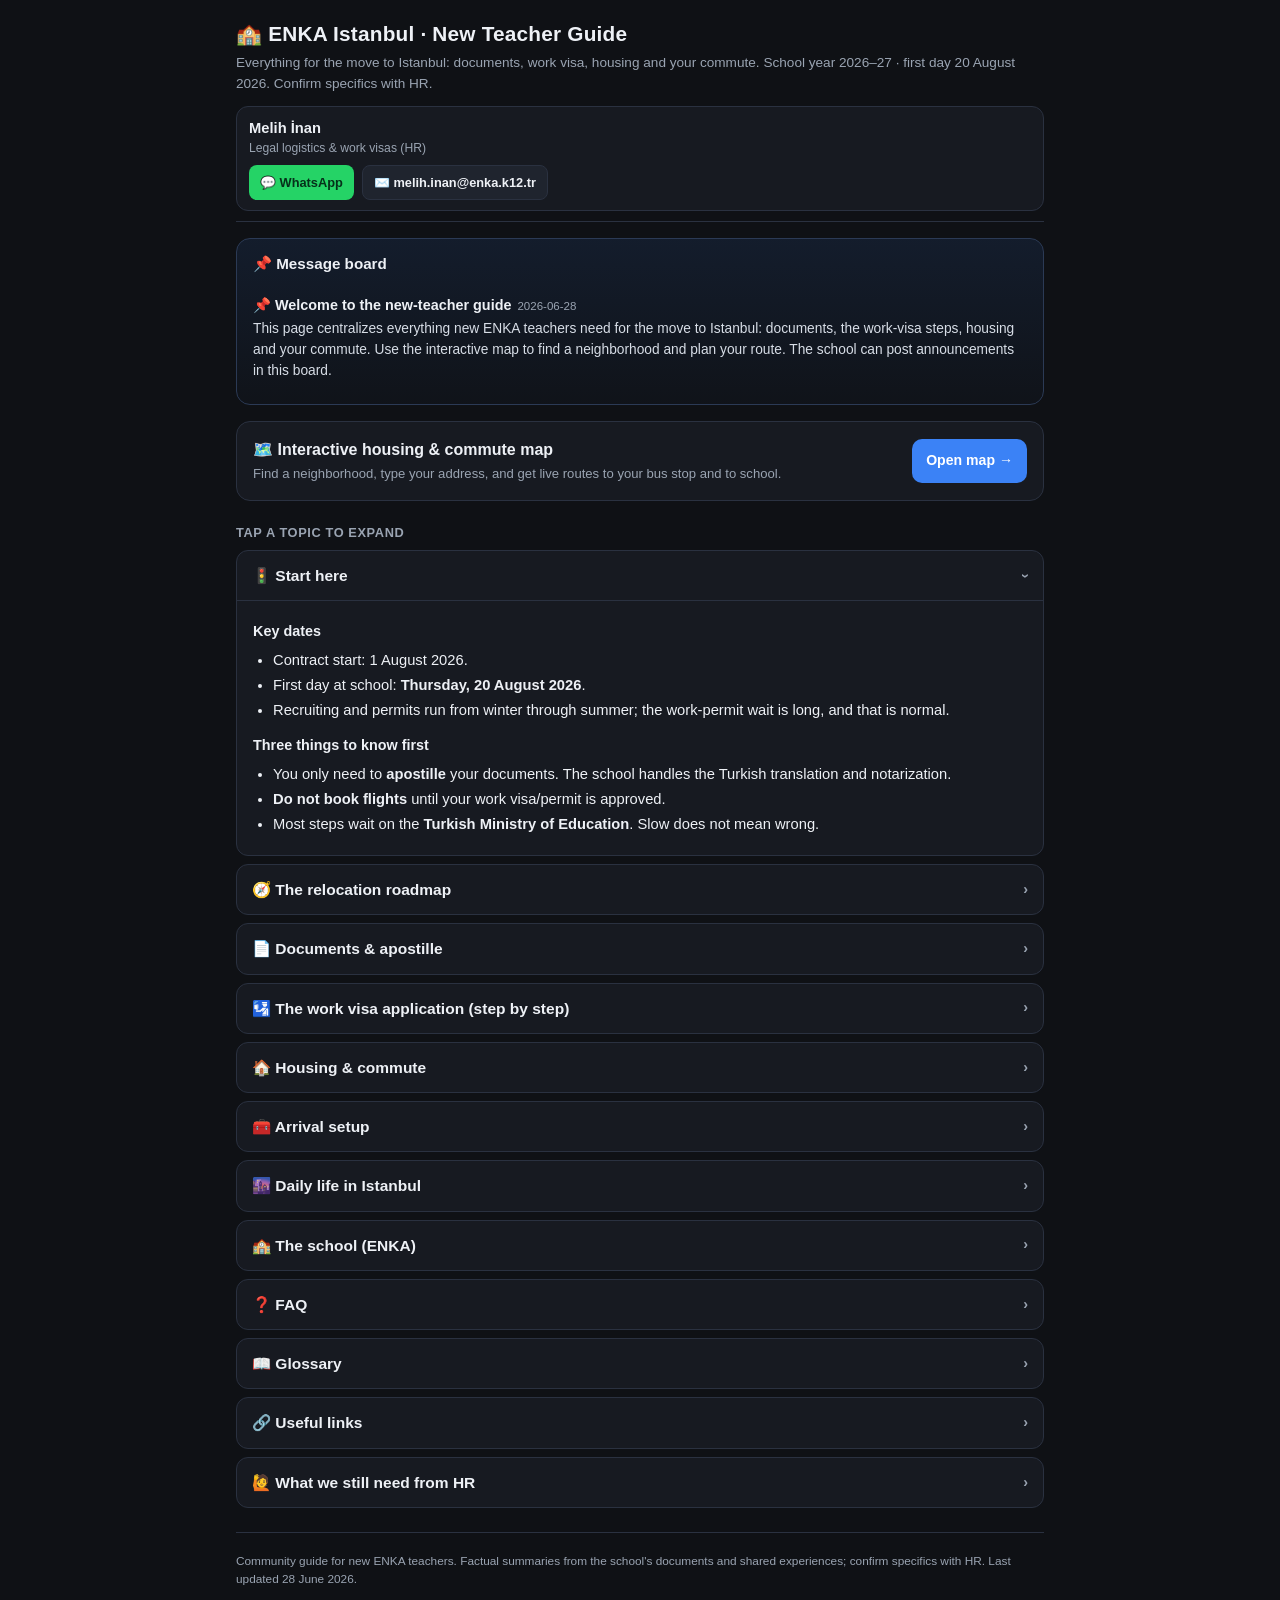
==== index.html @ 92b43f00 "feat(guide): split into guide site (index) + revamped map - index.html: guide landing with Melih con" ====
<!DOCTYPE html>
<html lang="en">
<head>
<meta charset="utf-8" />
<meta name="viewport" content="width=device-width, initial-scale=1, viewport-fit=cover" />
<title>ENKA Istanbul · New Teacher Guide (2026–27)</title>
<meta name="description" content="A practical, central guide for new ENKA teachers moving to Istanbul: documents, work visa, housing, arrival and daily life, plus an interactive housing & commute map." />
<style>
  :root{
    --bg:#0f1115;--panel:#171a21;--panel2:#1f242e;--ink:#eef1f6;--muted:#9aa4b2;
    --line:#2a3140;--accent:#3b82f6;--green:#2e9e5b;--amber:#e0a52e;--rose:#e11d48;
  }
  *{box-sizing:border-box}
  html,body{margin:0;padding:0}
  body{font-family:-apple-system,BlinkMacSystemFont,"Segoe UI",Roboto,Helvetica,Arial,sans-serif;
    background:var(--bg);color:var(--ink);line-height:1.5;-webkit-text-size-adjust:100%}
  a{color:#8ab4ff}
  .wrap{max-width:840px;margin:0 auto;padding:0 16px}
  header{padding:18px 0 10px;border-bottom:1px solid var(--line)}
  h1{font-size:1.3rem;margin:0;font-weight:800;letter-spacing:.2px}
  .sub{color:var(--muted);font-size:.85rem;margin-top:4px}
  /* contacts */
  .contacts{display:flex;flex-wrap:wrap;gap:8px;margin-top:12px}
  .ccard{background:var(--panel);border:1px solid var(--line);border-radius:12px;padding:10px 12px;flex:1;min-width:240px}
  .ccard .nm{font-weight:700;font-size:.92rem}
  .ccard .role{color:var(--muted);font-size:.76rem;margin-bottom:8px}
  .ccard .btns{display:flex;gap:8px;flex-wrap:wrap}
  .btn{display:inline-flex;align-items:center;gap:6px;text-decoration:none;border-radius:8px;padding:7px 11px;font-size:.8rem;font-weight:600}
  .btn.wa{background:#25d366;color:#06301a}
  .btn.mail{background:var(--panel2);color:var(--ink);border:1px solid var(--line)}
  /* message board */
  .board{background:linear-gradient(180deg,rgba(59,130,246,.10),rgba(59,130,246,.02));border:1px solid #2b3a55;
    border-radius:14px;padding:14px 16px;margin:16px 0}
  .board h2{margin:0 0 8px;font-size:.95rem;display:flex;align-items:center;gap:8px}
  .msg{border-top:1px dashed var(--line);padding:9px 0}
  .msg:first-of-type{border-top:0}
  .msg .mt{font-weight:700;font-size:.9rem}
  .msg .md{color:var(--muted);font-size:.72rem;margin-left:6px;font-weight:400}
  .msg .mb{font-size:.86rem;color:#d7dde6;margin-top:2px}
  /* map hero */
  .hero{display:flex;gap:14px;align-items:center;justify-content:space-between;background:var(--panel);
    border:1px solid var(--line);border-radius:14px;padding:16px;margin:16px 0}
  .hero .t{font-weight:700}
  .hero .d{color:var(--muted);font-size:.82rem;margin-top:2px}
  .hero a{background:var(--accent);color:#fff;text-decoration:none;border-radius:10px;padding:11px 14px;font-weight:700;white-space:nowrap;font-size:.88rem}
  /* sections (accordion) */
  h3.sech{font-size:.8rem;text-transform:uppercase;letter-spacing:.6px;color:var(--muted);margin:22px 0 6px}
  details.section{background:var(--panel);border:1px solid var(--line);border-radius:12px;margin:8px 0;overflow:hidden}
  details.section>summary{cursor:pointer;list-style:none;padding:13px 15px;font-weight:600;font-size:.97rem;
    display:flex;align-items:center;justify-content:space-between;gap:10px}
  details.section>summary::-webkit-details-marker{display:none}
  details.section>summary .chev{color:var(--muted);transition:transform .2s;font-size:.9rem}
  details.section[open]>summary .chev{transform:rotate(90deg)}
  details.section[open]>summary{border-bottom:1px solid var(--line)}
  .body{padding:6px 16px 14px;font-size:.92rem}
  .body h4{margin:14px 0 4px;font-size:.9rem}
  .body ul{margin:6px 0;padding-left:20px}
  .body li{margin:3px 0}
  .body .todo{list-style:none;padding-left:0}
  .body .todo li{position:relative;padding-left:24px}
  .body .todo li::before{content:"☐";position:absolute;left:0;color:var(--muted)}
  .body code{background:var(--panel2);padding:1px 5px;border-radius:5px;font-size:.85em}
  .note{background:rgba(224,165,46,.08);border:1px solid rgba(224,165,46,.3);border-radius:8px;padding:8px 10px;font-size:.85rem;margin:8px 0}
  table.kv{width:100%;border-collapse:collapse;font-size:.86rem;margin:6px 0}
  table.kv td{border-top:1px solid var(--line);padding:6px 4px;vertical-align:top}
  table.kv td:first-child{color:var(--muted);width:42%}
  footer{padding:20px 0 40px;color:var(--muted);font-size:.74rem;border-top:1px solid var(--line);margin-top:24px}
</style>
</head>
<body>
<div class="wrap">
  <header>
    <h1>🏫 ENKA Istanbul · New Teacher Guide</h1>
    <div class="sub">Everything for the move to Istanbul: documents, work visa, housing and your commute. School year 2026–27 · first day 20 August 2026. Confirm specifics with HR.</div>
    <div class="contacts" id="contacts"></div>
  </header>

  <section class="board" id="board"></section>

  <div class="hero">
    <div>
      <div class="t">🗺️ Interactive housing & commute map</div>
      <div class="d">Find a neighborhood, type your address, and get live routes to your bus stop and to school.</div>
    </div>
    <a href="./map.html">Open map →</a>
  </div>

  <h3 class="sech">Tap a topic to expand</h3>

  <details class="section" open><summary><span>🚦 Start here</span><span class="chev">›</span></summary>
    <div class="body">
      <h4>Key dates</h4>
      <ul><li>Contract start: 1 August 2026.</li><li>First day at school: <b>Thursday, 20 August 2026</b>.</li><li>Recruiting and permits run from winter through summer; the work-permit wait is long, and that is normal.</li></ul>
      <h4>Three things to know first</h4>
      <ul>
        <li>You only need to <b>apostille</b> your documents. The school handles the Turkish translation and notarization.</li>
        <li><b>Do not book flights</b> until your work visa/permit is approved.</li>
        <li>Most steps wait on the <b>Turkish Ministry of Education</b>. Slow does not mean wrong.</li>
      </ul>
    </div>
  </details>

  <details class="section"><summary><span>🧭 The relocation roadmap</span><span class="chev">›</span></summary>
    <div class="body">
      <h4>Phase 1 — Documents (start now)</h4>
      <p>Apostille these, each one individually:</p>
      <ul class="todo">
        <li>University diploma</li>
        <li>University transcripts (a registrar's letter stating the transcript is official helps)</li>
        <li>Teaching certification / license</li>
        <li>Proof of 2 years' experience in your subject: a letter from your previous school, on letterhead, signed. It does not need to come from your country's Ministry of Education.</li>
        <li>Police / background certificate (where required)</li>
      </ul>
      <h4>Phase 2 — Ministry of Education pre-approval (Ön İzin)</h4>
      <ul><li>A teacher-specific first step: the Ministry must pre-approve your assignment before a work permit can proceed.</li><li>HR submits your translated, notarized documents. Without this approval, the work visa cannot move forward.</li><li>It is the slowest part and depends on government timelines.</li></ul>
      <h4>Phase 3 — Work visa application</h4>
      <ul class="todo"><li>Apply online and book an appointment at the Turkish mission in the country where you reside (have residency/work rights) or hold citizenship.</li><li>Have HR review your form before you submit.</li><li>Do not book the appointment until HR tells you to.</li></ul>
      <h4>Phase 4 — Flights & arrival</h4>
      <ul class="todo"><li>Wait for visa/permit approval before buying flights.</li><li>Book your own flight (economy), into Istanbul Airport (IST).</li><li>You generally cannot arrive before the contract start without a tourist-visa workaround. Arrival support may be unavailable in July.</li><li>Bringing a pet? Start the rabies titer test and paperwork early; most pets fly in-cabin.</li></ul>
      <h4>Phase 5 — First weeks in Istanbul</h4>
      <ul class="todo"><li>Get a Turkish SIM in your own name. This starts the 120-day clock to register your foreign phone's IMEI.</li><li>Get your tax number (vergi numarası): free, online.</li><li>Buy and load an İstanbulkart.</li><li>Set up your e-Devlet password at a PTT (post office).</li><li>Open a bank account.</li><li>Register your address (adres kayıt) within the required window.</li><li>Register your phone's IMEI within 120 days, or buy a local phone.</li></ul>
    </div>
  </details>

  <details class="section"><summary><span>📄 Documents & apostille</span><span class="chev">›</span></summary>
    <div class="body">
      <ul>
        <li>What to apostille: diploma, transcripts, teaching certificate, proof-of-experience letter (plus a police certificate if asked). Each gets its own apostille.</li>
        <li>Proof-of-experience letter: from your previous school, on letterhead, signed.</li>
        <li><b>US:</b> apostille via the issuing state's Secretary of State, or the US Dept. of State. Usually low cost per document.</li>
        <li><b>Non-Hague country</b> (for example Thailand): get Ministry of Foreign Affairs approval, then take it to the nearest Turkish mission.</li>
        <li>Email color scans to HR; no physical originals; no Turkish translation needed (the school does it).</li>
        <li>Use a regular hard-copy apostille; digital e-apostilles have been refused.</li>
      </ul>
    </div>
  </details>

  <details class="section"><summary><span>🛂 The work visa application (step by step)</span><span class="chev">›</span></summary>
    <div class="body">
      <p>Apply at <a href="https://www.konsolosluk.gov.tr/" target="_blank" rel="noopener">konsolosluk.gov.tr</a> and select your country and the Turkish mission.</p>
      <table class="kv">
        <tr><td>Name</td><td>First + middle name, exactly as in your passport</td></tr>
        <tr><td>Type of visa</td><td>Work Visa</td></tr>
        <tr><td>Purpose of Trip</td><td>Employment Purpose / Special Employment Purpose</td></tr>
        <tr><td>Number of Entries</td><td>Single</td></tr>
        <tr><td>Date of Entry</td><td>1 August 2026 (or later)</td></tr>
        <tr><td>Duration of stay</td><td>90 days (the permit is completed after you arrive; then multiple entries, 1-year validity)</td></tr>
        <tr><td>Means of transport</td><td>Air</td></tr>
        <tr><td>Guarantor</td><td>No</td></tr>
        <tr><td>Who covers travel costs</td><td>Host company</td></tr>
        <tr><td>Host company</td><td>OZEL ENKA OKULLARI (never a person's name)</td></tr>
        <tr><td>Host company email</td><td>melih.inan@enka.k12.tr</td></tr>
        <tr><td>Address</td><td>Poligon Mah. Sarıyer Cad. No:121/1, 34460 Sarıyer İstanbul</td></tr>
        <tr><td>Phone</td><td>02127056500</td></tr>
        <tr><td>Travel/health insurance</td><td>Yes, valid until 30 June 2027</td></tr>
        <tr><td>Where will you stay</td><td>If no address yet, use the school address</td></tr>
      </table>
      <ul>
        <li>Use your own email in the personal sections (the school email is only the host-company field). Apply for yourself.</li>
        <li>Download the PDF and check every field before submitting; typos cause delays.</li>
        <li>After submitting, you see appointment dates. Report the earliest to HR and do not book until they confirm.</li>
        <li>Port of entry: Istanbul Airport (IST).</li>
      </ul>
    </div>
  </details>

  <details class="section"><summary><span>🏠 Housing & commute</span><span class="chev">›</span></summary>
    <div class="body">
      <p><a href="./map.html">Open the interactive map →</a> The school bus runs from 9 stops to school, so pick a neighborhood you can reach a stop from easily.</p>
      <ul>
        <li>School area: Sarıyer / İstinye. Walking-distance options include İstinye, Maslak, Emirgan.</li>
        <li>Search sites: <a href="https://www.sahibinden.com/en" target="_blank" rel="noopener">sahibinden.com/en</a> and <a href="https://www.hepsiemlak.com/en" target="_blank" rel="noopener">hepsiemlak.com/en</a> (the map links to per-neighborhood searches).</li>
        <li>Sahibinden needs a Turkish phone number to message agents: use the "call" button to get the number, then reach them on WhatsApp.</li>
        <li>Switch the Sahibinden app to English: "bana özel" (bottom) → gear (uygulama ayarları) → dil tercihleri.</li>
        <li>Furnished is scarce; the norm is unfurnished. There is an IKEA run with the school bus after arrival.</li>
        <li>Do not pay a year upfront for a place you have not seen. If a landlord only rents on those terms, pass.</li>
        <li>Common approach: arrive, stay in an Airbnb, and view places in person before signing.</li>
        <li>Departing teachers list their apartments (HR shares a document).</li>
      </ul>
    </div>
  </details>

  <details class="section"><summary><span>🧰 Arrival setup</span><span class="chev">›</span></summary>
    <div class="body">
      <ul>
        <li><b>Tax number (vergi numarası):</b> free, online at the Interactive Tax Office.</li>
        <li><b>e-Devlet:</b> government services portal; get your password at a PTT.</li>
        <li><b>Bank account:</b> passport, tax number, proof of address, contract.</li>
        <li><b>SIM / phone:</b> Turkish SIM in your name; register your IMEI within 120 days or buy a local phone.</li>
        <li><b>İstanbulkart:</b> buy at the airport or metro; personalize it with your ID number.</li>
        <li><b>Address registration (adres kayıt):</b> within the required window after arrival.</li>
        <li><b>Health letter:</b> a doctor's note stating you are fit to work (a generic form is fine).</li>
      </ul>
    </div>
  </details>

  <details class="section"><summary><span>🌆 Daily life in Istanbul</span><span class="chev">›</span></summary>
    <div class="body">
      <ul>
        <li><b>Transport:</b> metro, metrobüs and ferries with İstanbulkart, plus the school service bus.</li>
        <li><b>Apps:</b> Moovit/Citymapper, BiTaksi (taxi), Yemeksepeti/Getir (delivery), Google Translate (offline Turkish).</li>
        <li><b>Pets:</b> rabies titer test to enter; most fly in-cabin.</li>
        <li><b>Sport:</b> teacher discount at the ENKA sports center.</li>
        <li><b>Emergency:</b> 112. Locate your nearest hospital and a nöbetçi eczane (on-duty pharmacy).</li>
      </ul>
    </div>
  </details>

  <details class="section"><summary><span>🏫 The school (ENKA)</span><span class="chev">›</span></summary>
    <div class="body">
      <ul>
        <li><b>Address:</b> Poligon Mah. Sarıyer Cad. No:121/1, 34460 Sarıyer, İstanbul. Use this exact address when a map app shows the school elsewhere.</li>
        <li><b>First day:</b> Thursday, 20 August 2026.</li>
        <li><b>Onboarding:</b> monthly newsletter, asynchronous mandatory trainings, and optional online meetups.</li>
        <li>The academic calendar is set by the Ministry and announced late.</li>
      </ul>
    </div>
  </details>

  <details class="section"><summary><span>❓ FAQ</span><span class="chev">›</span></summary>
    <div class="body">
      <ul>
        <li><b>When will my visa be approved?</b> It takes time (often weeks) and depends on the Ministry. The school tracks it.</li>
        <li><b>Where do I apply?</b> In the country where you have residency/work rights, or your country of citizenship.</li>
        <li><b>Do I need to translate my documents?</b> No. The school translates them in Turkey. You only apostille.</li>
        <li><b>Physical documents or scans?</b> Color scans by email; do not mail your diploma.</li>
        <li><b>Is an e-apostille okay?</b> Use a regular apostille; digital ones have been refused.</li>
        <li><b>When can I book my flight?</b> After your visa/permit is approved. Book your own, into IST.</li>
        <li><b>Can I arrive early?</b> Generally no, without a tourist-visa workaround.</li>
        <li><b>Sahibinden without a Turkish number?</b> Use "call" to get the number, then WhatsApp.</li>
        <li><b>Furnished apartments?</b> Rare; plan to furnish (an IKEA run is available).</li>
        <li><b>Bringing a pet?</b> Start the rabies titer test early; finalize after the flight is booked.</li>
      </ul>
    </div>
  </details>

  <details class="section"><summary><span>📖 Glossary</span><span class="chev">›</span></summary>
    <div class="body">
      <table class="kv">
        <tr><td>Apostille</td><td>International certification of a public document (Hague Convention)</td></tr>
        <tr><td>Ön İzin</td><td>Pre-approval from the Ministry of Education for a foreign teacher</td></tr>
        <tr><td>Çalışma izni</td><td>Work permit</td></tr>
        <tr><td>İkamet</td><td>Residence permit (the work permit covers residence)</td></tr>
        <tr><td>Vergi numarası</td><td>Tax number</td></tr>
        <tr><td>e-Devlet</td><td>Government online services portal</td></tr>
        <tr><td>Adres kayıt</td><td>Address registration</td></tr>
        <tr><td>İstanbulkart</td><td>Rechargeable public-transport card</td></tr>
        <tr><td>Nöbetçi eczane</td><td>On-duty (night) pharmacy</td></tr>
        <tr><td>Emlakçı</td><td>Real-estate agent</td></tr>
        <tr><td>Yeminli tercüman</td><td>Sworn translator (the school handles this)</td></tr>
      </table>
    </div>
  </details>

  <details class="section"><summary><span>🔗 Useful links</span><span class="chev">›</span></summary>
    <div class="body">
      <ul>
        <li><a href="./map.html">Interactive housing & commute map</a></li>
        <li><a href="https://www.konsolosluk.gov.tr/" target="_blank" rel="noopener">Work visa application (konsolosluk.gov.tr)</a></li>
        <li><a href="https://www.hepsiemlak.com/en" target="_blank" rel="noopener">Hepsiemlak</a> · <a href="https://www.sahibinden.com/en" target="_blank" rel="noopener">Sahibinden</a></li>
        <li><a href="https://www.turkiye.gov.tr/" target="_blank" rel="noopener">e-Devlet</a></li>
        <li><a href="https://dijital.gib.gov.tr/" target="_blank" rel="noopener">Interactive Tax Office</a></li>
      </ul>
    </div>
  </details>

  <details class="section"><summary><span>🙋 What we still need from HR</span><span class="chev">›</span></summary>
    <div class="body">
      <ul class="todo">
        <li>Who pays the real-estate agent's commission, and how much?</li>
        <li>Driving: can we use a foreign license? Is an international permit needed? How do we get a Turkish license?</li>
        <li>Exact pet-import requirements (titer timing, in-cabin rules).</li>
        <li>The service-bus schedule and pickup times.</li>
      </ul>
    </div>
  </details>

  <footer>
    Community guide for new ENKA teachers. Factual summaries from the school's documents and shared
    experiences; confirm specifics with HR. Last updated 28 June 2026.
  </footer>
</div>

<script>
const wa=n=>`https://wa.me/${n}`;
fetch('./contacts.json').then(r=>r.json()).then(d=>{
  document.getElementById('contacts').innerHTML=(d.contacts||[]).map(c=>`
    <div class="ccard">
      <div class="nm">${c.name}</div>
      <div class="role">${c.role||''}</div>
      <div class="btns">
        ${c.whatsapp?`<a class="btn wa" target="_blank" rel="noopener" href="${wa(c.whatsapp)}">💬 WhatsApp</a>`:''}
        ${c.email?`<a class="btn mail" href="mailto:${c.email}">✉️ ${c.email}</a>`:''}
      </div>
    </div>`).join('');
}).catch(()=>{});
fetch('./messages.json').then(r=>r.json()).then(d=>{
  const msgs=(d.messages||[]).sort((a,b)=>(b.pinned?1:0)-(a.pinned?1:0));
  document.getElementById('board').innerHTML='<h2>📌 Message board</h2>'+
    (msgs.length?msgs.map(m=>`<div class="msg"><span class="mt">${m.pinned?'📌 ':''}${m.title||''}</span><span class="md">${m.date||''}</span><div class="mb">${m.body||''}</div></div>`).join('')
    :'<div class="msg"><div class="mb">No announcements yet.</div></div>');
}).catch(()=>{document.getElementById('board').innerHTML='<h2>📌 Message board</h2><div class="msg"><div class="mb">No announcements yet.</div></div>';});
</script>
</body>
</html>
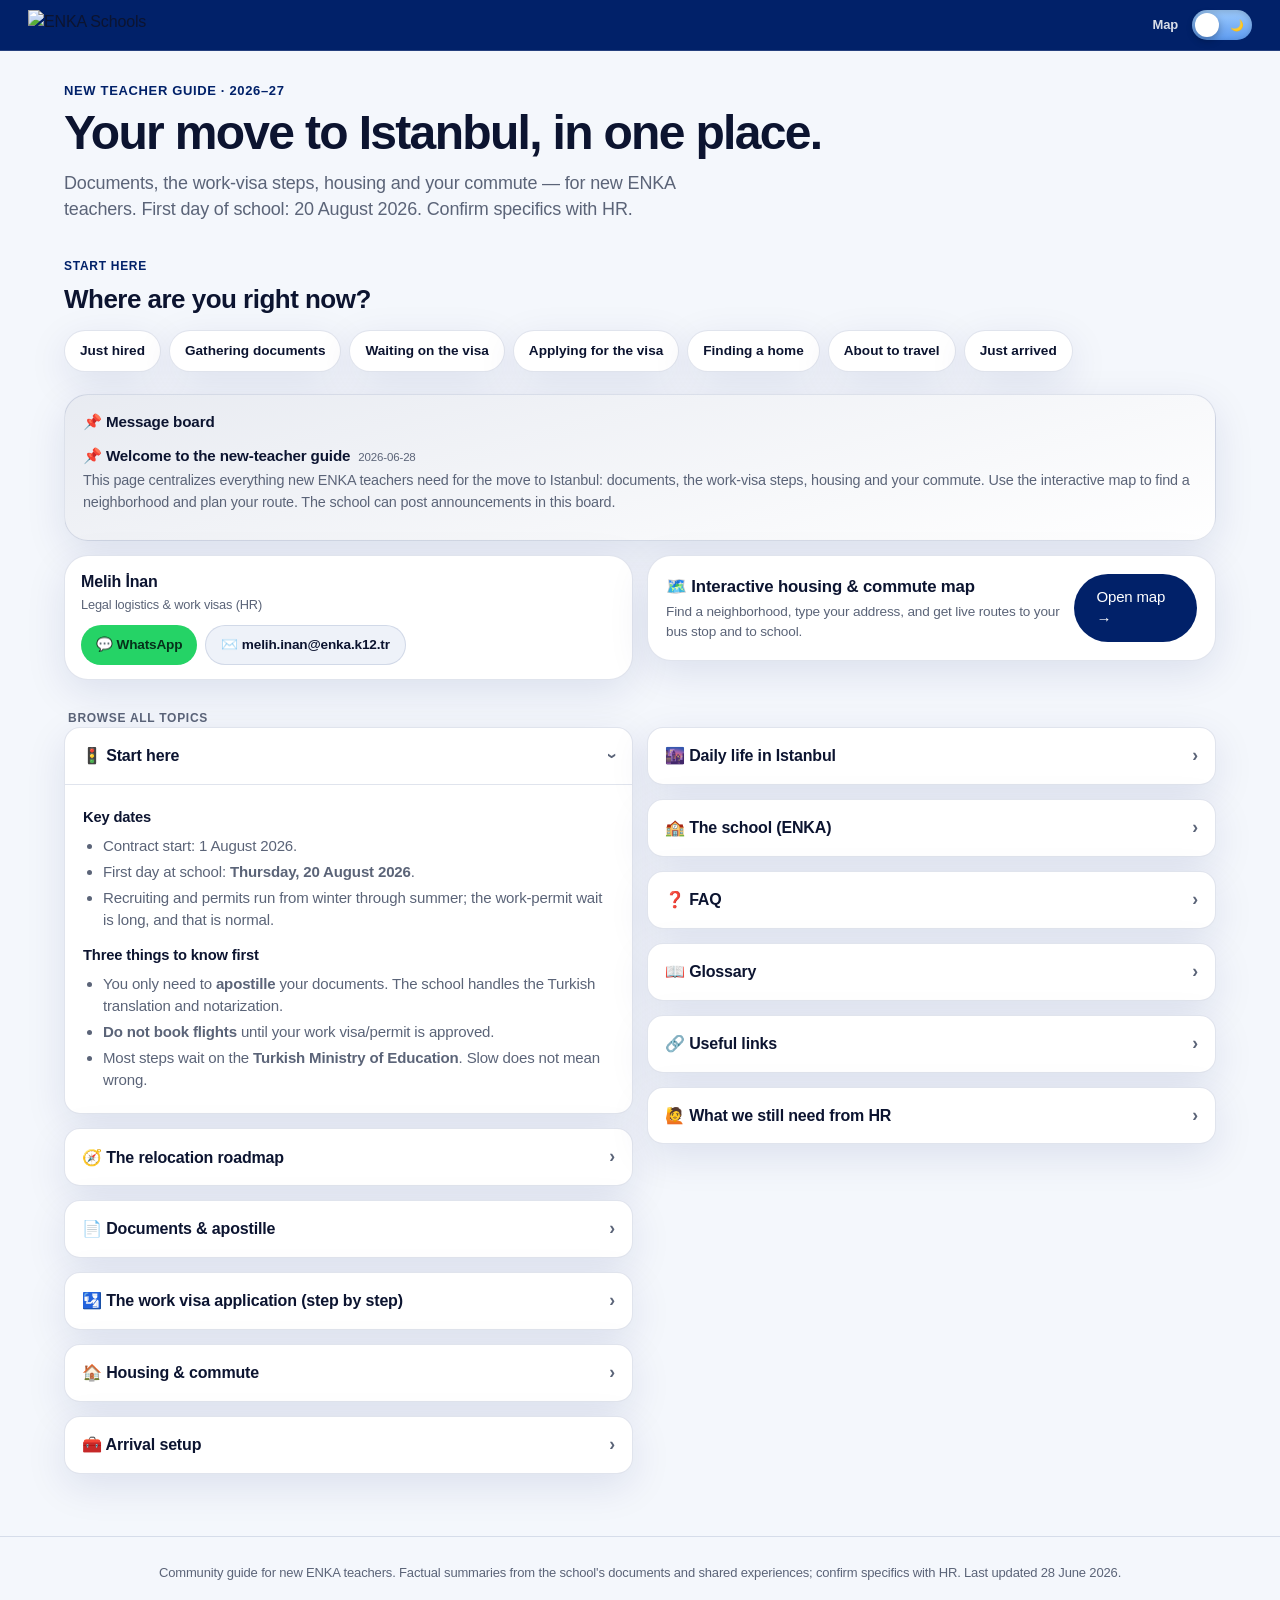
==== commit f2dfe3be: "style: wider layout — fill horizontal space - container max-width 980→1200 - guide: top cards side b" ====
--- a/index.html
+++ b/index.html
@@ -1,286 +1,400 @@
 <!DOCTYPE html>
-<html lang="en">
+<html lang="en" data-theme="light">
 <head>
 <meta charset="utf-8" />
 <meta name="viewport" content="width=device-width, initial-scale=1, viewport-fit=cover" />
 <title>ENKA Istanbul · New Teacher Guide (2026–27)</title>
-<meta name="description" content="A practical, central guide for new ENKA teachers moving to Istanbul: documents, work visa, housing, arrival and daily life, plus an interactive housing & commute map." />
+<meta name="description" content="A central guide for new ENKA teachers moving to Istanbul: documents, work visa, housing, arrival and daily life, plus an interactive housing & commute map." />
+<link rel="icon" type="image/png" href="./assets/favicon.png" />
+<link rel="stylesheet" href="./theme.css" />
 <style>
-  :root{
-    --bg:#0f1115;--panel:#171a21;--panel2:#1f242e;--ink:#eef1f6;--muted:#9aa4b2;
-    --line:#2a3140;--accent:#3b82f6;--green:#2e9e5b;--amber:#e0a52e;--rose:#e11d48;
+  .hero{padding:30px 0 6px}
+  .hero h1{font-size:clamp(28px,6.5vw,48px);font-weight:600;letter-spacing:-.035em;line-height:1.03;margin-top:8px}
+  .hero .eye{font-size:13px;font-weight:700;letter-spacing:.05em;text-transform:uppercase;color:var(--acc)}
+  .hero p{color:var(--mut);font-size:clamp(15px,4vw,18px);margin-top:12px;max-width:620px}
+  .stack{display:flex;flex-direction:column;gap:14px;margin-top:22px}
+  .ccard{padding:14px 16px}
+  .ccard .nm{font-weight:600;font-size:1rem;letter-spacing:-.01em}
+  .ccard .role{color:var(--mut);font-size:.8rem;margin:2px 0 10px}
+  .ccard .btns{display:flex;gap:8px;flex-wrap:wrap}
+  .cbtn{display:inline-flex;align-items:center;gap:7px;border-radius:var(--r-pill);padding:9px 15px;font-size:.85rem;font-weight:600}
+  .cbtn.wa{background:#25d366;color:#06301a}
+  .cbtn.mail{background:var(--card2);color:var(--txt);border:1px solid var(--bd)}
+  .board{padding:16px 18px;background:linear-gradient(165deg,color-mix(in srgb,var(--acc) 9%,var(--card)),var(--card))}
+  .board h2{font-size:.95rem;display:flex;align-items:center;gap:8px;letter-spacing:-.01em}
+  .msg{border-top:1px solid var(--bd);padding:11px 0}
+  .msg:first-of-type{border-top:0;padding-top:10px}
+  .msg .mt{font-weight:600;font-size:.95rem}
+  .msg .md{color:var(--mut);font-size:.72rem;margin-left:8px;font-weight:500}
+  .msg .mb{color:var(--mut);font-size:.9rem;margin-top:3px;line-height:1.5}
+  .maphero{display:flex;gap:14px;align-items:center;justify-content:space-between;padding:18px 18px}
+  .maphero .t{font-weight:600;font-size:1.05rem;letter-spacing:-.01em}
+  .maphero .d{color:var(--mut);font-size:.85rem;margin-top:3px;max-width:440px}
+  /* phase selector */
+  .phasenav{margin-top:30px}
+  .phasenav .eye{font-size:12px;font-weight:700;letter-spacing:.06em;text-transform:uppercase;color:var(--acc)}
+  .phasenav h2{font-size:clamp(20px,4.5vw,26px);font-weight:600;letter-spacing:-.02em;margin:4px 0 12px}
+  .phasebtns{display:flex;gap:8px;flex-wrap:wrap}
+  .phasebtn{background:var(--card);border:1px solid var(--bd);color:var(--txt);border-radius:var(--r-pill);
+    padding:10px 15px;font:inherit;font-size:.85rem;font-weight:600;cursor:pointer;box-shadow:var(--shadow);transition:.2s}
+  .phasebtn:hover{border-color:var(--acc)}
+  .phasebtn.active{background:var(--acc);color:#fff;border-color:transparent}
+  .phasepanel{margin-top:14px;background:var(--card);border:1px solid var(--bd);border-radius:var(--r-card);
+    box-shadow:var(--shadow);padding:18px 18px;display:none}
+  .phasepanel.show{display:block}
+  .phasepanel .now{font-weight:600;font-size:1.02rem;letter-spacing:-.01em}
+  .phasepanel .nrm{margin:10px 0;background:color-mix(in srgb,var(--acc) 8%,transparent);border:1px solid color-mix(in srgb,var(--acc) 25%,transparent);
+    border-radius:12px;padding:10px 12px;font-size:.88rem}
+  .phasepanel ul.todo{list-style:none;padding:0;margin:8px 0 0}
+  .phasepanel ul.todo li{position:relative;padding-left:26px;margin:7px 0;font-size:.92rem}
+  .phasepanel ul.todo li>span.cbx{position:absolute;left:0;top:1px;width:17px;height:17px;border:1.5px solid var(--mut);border-radius:5px;cursor:pointer}
+  .phasepanel ul.todo li.done>span.cbx{background:var(--acc);border-color:var(--acc)}
+  .phasepanel ul.todo li.done>span.cbx::after{content:"✓";color:#fff;font-size:11px;position:absolute;left:3px;top:-1px}
+  .phasepanel ul.todo li.done{color:var(--mut);text-decoration:line-through}
+  .phasepanel .golink{display:inline-block;margin-top:12px;color:var(--acc);font-weight:600;font-size:.9rem}
+  /* accordion */
+  .secs{margin-top:30px}
+  .secs>.eye{font-size:12px;font-weight:700;letter-spacing:.06em;text-transform:uppercase;color:var(--mut);padding-left:4px}
+  details.section{background:var(--card);border:1px solid var(--bd);border-radius:16px;margin:10px 0;overflow:hidden;box-shadow:var(--shadow);scroll-margin-top:70px}
+  details.section>summary{cursor:pointer;list-style:none;padding:15px 17px;font-weight:600;font-size:1rem;letter-spacing:-.01em;display:flex;align-items:center;justify-content:space-between;gap:10px}
+  details.section>summary::-webkit-details-marker{display:none}
+  details.section>summary .chev{color:var(--mut);transition:transform .25s var(--ease);font-size:1.1rem}
+  details.section[open]>summary .chev{transform:rotate(90deg)}
+  details.section[open]>summary{border-bottom:1px solid var(--bd)}
+  .body{padding:8px 18px 16px;font-size:.94rem;color:var(--txt)}
+  .body h4{margin:14px 0 4px;font-size:.92rem;font-weight:600}
+  .body p{color:var(--mut);margin:6px 0}
+  .body ul{margin:6px 0;padding-left:20px;color:var(--mut)}
+  .body li{margin:4px 0}
+  .body a{color:var(--acc)}
+  .body .todo{list-style:none;padding-left:0}
+  .body .todo li{position:relative;padding-left:25px}
+  .body .todo li::before{content:"";position:absolute;left:0;top:3px;width:15px;height:15px;border:1.5px solid var(--mut);border-radius:5px}
+  table.kv{width:100%;border-collapse:collapse;font-size:.88rem;margin:6px 0}
+  table.kv td{border-top:1px solid var(--bd);padding:7px 4px;vertical-align:top;color:var(--txt)}
+  table.kv tr:first-child td{border-top:0}
+  table.kv td:first-child{color:var(--mut);width:42%}
+  /* wide-screen layout: use the horizontal space */
+  .hero p{max-width:680px}
+  .phasepanel ul.todo{columns:2;column-gap:24px}
+  @media(max-width:760px){.phasepanel ul.todo{columns:1}}
+  @media(min-width:860px){
+    .stack{display:grid;grid-template-columns:1fr 1fr;gap:14px;align-items:start}
+    .stack>.board{grid-column:1/-1}
   }
-  *{box-sizing:border-box}
-  html,body{margin:0;padding:0}
-  body{font-family:-apple-system,BlinkMacSystemFont,"Segoe UI",Roboto,Helvetica,Arial,sans-serif;
-    background:var(--bg);color:var(--ink);line-height:1.5;-webkit-text-size-adjust:100%}
-  a{color:#8ab4ff}
-  .wrap{max-width:840px;margin:0 auto;padding:0 16px}
-  header{padding:18px 0 10px;border-bottom:1px solid var(--line)}
-  h1{font-size:1.3rem;margin:0;font-weight:800;letter-spacing:.2px}
-  .sub{color:var(--muted);font-size:.85rem;margin-top:4px}
-  /* contacts */
-  .contacts{display:flex;flex-wrap:wrap;gap:8px;margin-top:12px}
-  .ccard{background:var(--panel);border:1px solid var(--line);border-radius:12px;padding:10px 12px;flex:1;min-width:240px}
-  .ccard .nm{font-weight:700;font-size:.92rem}
-  .ccard .role{color:var(--muted);font-size:.76rem;margin-bottom:8px}
-  .ccard .btns{display:flex;gap:8px;flex-wrap:wrap}
-  .btn{display:inline-flex;align-items:center;gap:6px;text-decoration:none;border-radius:8px;padding:7px 11px;font-size:.8rem;font-weight:600}
-  .btn.wa{background:#25d366;color:#06301a}
-  .btn.mail{background:var(--panel2);color:var(--ink);border:1px solid var(--line)}
-  /* message board */
-  .board{background:linear-gradient(180deg,rgba(59,130,246,.10),rgba(59,130,246,.02));border:1px solid #2b3a55;
-    border-radius:14px;padding:14px 16px;margin:16px 0}
-  .board h2{margin:0 0 8px;font-size:.95rem;display:flex;align-items:center;gap:8px}
-  .msg{border-top:1px dashed var(--line);padding:9px 0}
-  .msg:first-of-type{border-top:0}
-  .msg .mt{font-weight:700;font-size:.9rem}
-  .msg .md{color:var(--muted);font-size:.72rem;margin-left:6px;font-weight:400}
-  .msg .mb{font-size:.86rem;color:#d7dde6;margin-top:2px}
-  /* map hero */
-  .hero{display:flex;gap:14px;align-items:center;justify-content:space-between;background:var(--panel);
-    border:1px solid var(--line);border-radius:14px;padding:16px;margin:16px 0}
-  .hero .t{font-weight:700}
-  .hero .d{color:var(--muted);font-size:.82rem;margin-top:2px}
-  .hero a{background:var(--accent);color:#fff;text-decoration:none;border-radius:10px;padding:11px 14px;font-weight:700;white-space:nowrap;font-size:.88rem}
-  /* sections (accordion) */
-  h3.sech{font-size:.8rem;text-transform:uppercase;letter-spacing:.6px;color:var(--muted);margin:22px 0 6px}
-  details.section{background:var(--panel);border:1px solid var(--line);border-radius:12px;margin:8px 0;overflow:hidden}
-  details.section>summary{cursor:pointer;list-style:none;padding:13px 15px;font-weight:600;font-size:.97rem;
-    display:flex;align-items:center;justify-content:space-between;gap:10px}
-  details.section>summary::-webkit-details-marker{display:none}
-  details.section>summary .chev{color:var(--muted);transition:transform .2s;font-size:.9rem}
-  details.section[open]>summary .chev{transform:rotate(90deg)}
-  details.section[open]>summary{border-bottom:1px solid var(--line)}
-  .body{padding:6px 16px 14px;font-size:.92rem}
-  .body h4{margin:14px 0 4px;font-size:.9rem}
-  .body ul{margin:6px 0;padding-left:20px}
-  .body li{margin:3px 0}
-  .body .todo{list-style:none;padding-left:0}
-  .body .todo li{position:relative;padding-left:24px}
-  .body .todo li::before{content:"☐";position:absolute;left:0;color:var(--muted)}
-  .body code{background:var(--panel2);padding:1px 5px;border-radius:5px;font-size:.85em}
-  .note{background:rgba(224,165,46,.08);border:1px solid rgba(224,165,46,.3);border-radius:8px;padding:8px 10px;font-size:.85rem;margin:8px 0}
-  table.kv{width:100%;border-collapse:collapse;font-size:.86rem;margin:6px 0}
-  table.kv td{border-top:1px solid var(--line);padding:6px 4px;vertical-align:top}
-  table.kv td:first-child{color:var(--muted);width:42%}
-  footer{padding:20px 0 40px;color:var(--muted);font-size:.74rem;border-top:1px solid var(--line);margin-top:24px}
+  .seccols{display:flex;gap:14px;align-items:flex-start}
+  .seccol{flex:1;min-width:0;display:flex;flex-direction:column}
+  .seccol details.section{margin:0 0 14px}
+  @media(max-width:860px){.seccols{flex-direction:column;gap:0}.seccol details.section{margin:10px 0}}
 </style>
 </head>
 <body>
-<div class="wrap">
-  <header>
-    <h1>🏫 ENKA Istanbul · New Teacher Guide</h1>
-    <div class="sub">Everything for the move to Istanbul: documents, work visa, housing and your commute. School year 2026–27 · first day 20 August 2026. Confirm specifics with HR.</div>
-    <div class="contacts" id="contacts"></div>
-  </header>
-
-  <section class="board" id="board"></section>
-
-  <div class="hero">
-    <div>
-      <div class="t">🗺️ Interactive housing & commute map</div>
-      <div class="d">Find a neighborhood, type your address, and get live routes to your bus stop and to school.</div>
+  <div class="topbar">
+    <span class="brand"><img class="logo" src="./assets/enka-logo-white.png" alt="ENKA Schools" /></span>
+    <span class="spacer"></span>
+    <a class="tlink" href="./map.html">Map</a>
+    <button class="switch" aria-label="Toggle dark mode"><span class="s-ic sun">☀️</span><span class="s-ic moon">🌙</span><span class="knob"></span></button>
+  </div>
+
+  <main class="wrap">
+    <section class="hero">
+      <div class="eye">New teacher guide · 2026–27</div>
+      <h1>Your move to Istanbul, in one place.</h1>
+      <p>Documents, the work-visa steps, housing and your commute — for new ENKA teachers. First day of school: 20 August 2026. Confirm specifics with HR.</p>
+    </section>
+
+    <!-- PHASE SELECTOR (council's #1 recommendation) -->
+    <section class="phasenav">
+      <div class="eye">Start here</div>
+      <h2>Where are you right now?</h2>
+      <div class="phasebtns" id="phasebtns"></div>
+      <div class="phasepanel" id="phasepanel"></div>
+    </section>
+
+    <div class="stack">
+      <section class="card board" id="board"></section>
+      <section class="card" id="contacts-wrap" style="padding:0"><div id="contacts"></div></section>
+      <a class="card maphero" href="./map.html">
+        <div>
+          <div class="t">🗺️ Interactive housing & commute map</div>
+          <div class="d">Find a neighborhood, type your address, and get live routes to your bus stop and to school.</div>
+        </div>
+        <span class="btn">Open map →</span>
+      </a>
     </div>
-    <a href="./map.html">Open map →</a>
-  </div>
-
-  <h3 class="sech">Tap a topic to expand</h3>
-
-  <details class="section" open><summary><span>🚦 Start here</span><span class="chev">›</span></summary>
-    <div class="body">
-      <h4>Key dates</h4>
-      <ul><li>Contract start: 1 August 2026.</li><li>First day at school: <b>Thursday, 20 August 2026</b>.</li><li>Recruiting and permits run from winter through summer; the work-permit wait is long, and that is normal.</li></ul>
-      <h4>Three things to know first</h4>
-      <ul>
-        <li>You only need to <b>apostille</b> your documents. The school handles the Turkish translation and notarization.</li>
-        <li><b>Do not book flights</b> until your work visa/permit is approved.</li>
-        <li>Most steps wait on the <b>Turkish Ministry of Education</b>. Slow does not mean wrong.</li>
-      </ul>
-    </div>
-  </details>
-
-  <details class="section"><summary><span>🧭 The relocation roadmap</span><span class="chev">›</span></summary>
-    <div class="body">
-      <h4>Phase 1 — Documents (start now)</h4>
-      <p>Apostille these, each one individually:</p>
-      <ul class="todo">
-        <li>University diploma</li>
-        <li>University transcripts (a registrar's letter stating the transcript is official helps)</li>
-        <li>Teaching certification / license</li>
-        <li>Proof of 2 years' experience in your subject: a letter from your previous school, on letterhead, signed. It does not need to come from your country's Ministry of Education.</li>
-        <li>Police / background certificate (where required)</li>
-      </ul>
-      <h4>Phase 2 — Ministry of Education pre-approval (Ön İzin)</h4>
-      <ul><li>A teacher-specific first step: the Ministry must pre-approve your assignment before a work permit can proceed.</li><li>HR submits your translated, notarized documents. Without this approval, the work visa cannot move forward.</li><li>It is the slowest part and depends on government timelines.</li></ul>
-      <h4>Phase 3 — Work visa application</h4>
-      <ul class="todo"><li>Apply online and book an appointment at the Turkish mission in the country where you reside (have residency/work rights) or hold citizenship.</li><li>Have HR review your form before you submit.</li><li>Do not book the appointment until HR tells you to.</li></ul>
-      <h4>Phase 4 — Flights & arrival</h4>
-      <ul class="todo"><li>Wait for visa/permit approval before buying flights.</li><li>Book your own flight (economy), into Istanbul Airport (IST).</li><li>You generally cannot arrive before the contract start without a tourist-visa workaround. Arrival support may be unavailable in July.</li><li>Bringing a pet? Start the rabies titer test and paperwork early; most pets fly in-cabin.</li></ul>
-      <h4>Phase 5 — First weeks in Istanbul</h4>
-      <ul class="todo"><li>Get a Turkish SIM in your own name. This starts the 120-day clock to register your foreign phone's IMEI.</li><li>Get your tax number (vergi numarası): free, online.</li><li>Buy and load an İstanbulkart.</li><li>Set up your e-Devlet password at a PTT (post office).</li><li>Open a bank account.</li><li>Register your address (adres kayıt) within the required window.</li><li>Register your phone's IMEI within 120 days, or buy a local phone.</li></ul>
-    </div>
-  </details>
-
-  <details class="section"><summary><span>📄 Documents & apostille</span><span class="chev">›</span></summary>
-    <div class="body">
-      <ul>
-        <li>What to apostille: diploma, transcripts, teaching certificate, proof-of-experience letter (plus a police certificate if asked). Each gets its own apostille.</li>
-        <li>Proof-of-experience letter: from your previous school, on letterhead, signed.</li>
-        <li><b>US:</b> apostille via the issuing state's Secretary of State, or the US Dept. of State. Usually low cost per document.</li>
-        <li><b>Non-Hague country</b> (for example Thailand): get Ministry of Foreign Affairs approval, then take it to the nearest Turkish mission.</li>
-        <li>Email color scans to HR; no physical originals; no Turkish translation needed (the school does it).</li>
-        <li>Use a regular hard-copy apostille; digital e-apostilles have been refused.</li>
-      </ul>
-    </div>
-  </details>
-
-  <details class="section"><summary><span>🛂 The work visa application (step by step)</span><span class="chev">›</span></summary>
-    <div class="body">
-      <p>Apply at <a href="https://www.konsolosluk.gov.tr/" target="_blank" rel="noopener">konsolosluk.gov.tr</a> and select your country and the Turkish mission.</p>
-      <table class="kv">
-        <tr><td>Name</td><td>First + middle name, exactly as in your passport</td></tr>
-        <tr><td>Type of visa</td><td>Work Visa</td></tr>
-        <tr><td>Purpose of Trip</td><td>Employment Purpose / Special Employment Purpose</td></tr>
-        <tr><td>Number of Entries</td><td>Single</td></tr>
-        <tr><td>Date of Entry</td><td>1 August 2026 (or later)</td></tr>
-        <tr><td>Duration of stay</td><td>90 days (the permit is completed after you arrive; then multiple entries, 1-year validity)</td></tr>
-        <tr><td>Means of transport</td><td>Air</td></tr>
-        <tr><td>Guarantor</td><td>No</td></tr>
-        <tr><td>Who covers travel costs</td><td>Host company</td></tr>
-        <tr><td>Host company</td><td>OZEL ENKA OKULLARI (never a person's name)</td></tr>
-        <tr><td>Host company email</td><td>melih.inan@enka.k12.tr</td></tr>
-        <tr><td>Address</td><td>Poligon Mah. Sarıyer Cad. No:121/1, 34460 Sarıyer İstanbul</td></tr>
-        <tr><td>Phone</td><td>02127056500</td></tr>
-        <tr><td>Travel/health insurance</td><td>Yes, valid until 30 June 2027</td></tr>
-        <tr><td>Where will you stay</td><td>If no address yet, use the school address</td></tr>
-      </table>
-      <ul>
-        <li>Use your own email in the personal sections (the school email is only the host-company field). Apply for yourself.</li>
-        <li>Download the PDF and check every field before submitting; typos cause delays.</li>
-        <li>After submitting, you see appointment dates. Report the earliest to HR and do not book until they confirm.</li>
-        <li>Port of entry: Istanbul Airport (IST).</li>
-      </ul>
-    </div>
-  </details>
-
-  <details class="section"><summary><span>🏠 Housing & commute</span><span class="chev">›</span></summary>
-    <div class="body">
-      <p><a href="./map.html">Open the interactive map →</a> The school bus runs from 9 stops to school, so pick a neighborhood you can reach a stop from easily.</p>
-      <ul>
-        <li>School area: Sarıyer / İstinye. Walking-distance options include İstinye, Maslak, Emirgan.</li>
-        <li>Search sites: <a href="https://www.sahibinden.com/en" target="_blank" rel="noopener">sahibinden.com/en</a> and <a href="https://www.hepsiemlak.com/en" target="_blank" rel="noopener">hepsiemlak.com/en</a> (the map links to per-neighborhood searches).</li>
-        <li>Sahibinden needs a Turkish phone number to message agents: use the "call" button to get the number, then reach them on WhatsApp.</li>
-        <li>Switch the Sahibinden app to English: "bana özel" (bottom) → gear (uygulama ayarları) → dil tercihleri.</li>
-        <li>Furnished is scarce; the norm is unfurnished. There is an IKEA run with the school bus after arrival.</li>
-        <li>Do not pay a year upfront for a place you have not seen. If a landlord only rents on those terms, pass.</li>
-        <li>Common approach: arrive, stay in an Airbnb, and view places in person before signing.</li>
-        <li>Departing teachers list their apartments (HR shares a document).</li>
-      </ul>
-    </div>
-  </details>
-
-  <details class="section"><summary><span>🧰 Arrival setup</span><span class="chev">›</span></summary>
-    <div class="body">
-      <ul>
-        <li><b>Tax number (vergi numarası):</b> free, online at the Interactive Tax Office.</li>
-        <li><b>e-Devlet:</b> government services portal; get your password at a PTT.</li>
-        <li><b>Bank account:</b> passport, tax number, proof of address, contract.</li>
-        <li><b>SIM / phone:</b> Turkish SIM in your name; register your IMEI within 120 days or buy a local phone.</li>
-        <li><b>İstanbulkart:</b> buy at the airport or metro; personalize it with your ID number.</li>
-        <li><b>Address registration (adres kayıt):</b> within the required window after arrival.</li>
-        <li><b>Health letter:</b> a doctor's note stating you are fit to work (a generic form is fine).</li>
-      </ul>
-    </div>
-  </details>
-
-  <details class="section"><summary><span>🌆 Daily life in Istanbul</span><span class="chev">›</span></summary>
-    <div class="body">
-      <ul>
-        <li><b>Transport:</b> metro, metrobüs and ferries with İstanbulkart, plus the school service bus.</li>
-        <li><b>Apps:</b> Moovit/Citymapper, BiTaksi (taxi), Yemeksepeti/Getir (delivery), Google Translate (offline Turkish).</li>
-        <li><b>Pets:</b> rabies titer test to enter; most fly in-cabin.</li>
-        <li><b>Sport:</b> teacher discount at the ENKA sports center.</li>
-        <li><b>Emergency:</b> 112. Locate your nearest hospital and a nöbetçi eczane (on-duty pharmacy).</li>
-      </ul>
-    </div>
-  </details>
-
-  <details class="section"><summary><span>🏫 The school (ENKA)</span><span class="chev">›</span></summary>
-    <div class="body">
-      <ul>
-        <li><b>Address:</b> Poligon Mah. Sarıyer Cad. No:121/1, 34460 Sarıyer, İstanbul. Use this exact address when a map app shows the school elsewhere.</li>
-        <li><b>First day:</b> Thursday, 20 August 2026.</li>
-        <li><b>Onboarding:</b> monthly newsletter, asynchronous mandatory trainings, and optional online meetups.</li>
-        <li>The academic calendar is set by the Ministry and announced late.</li>
-      </ul>
-    </div>
-  </details>
-
-  <details class="section"><summary><span>❓ FAQ</span><span class="chev">›</span></summary>
-    <div class="body">
-      <ul>
-        <li><b>When will my visa be approved?</b> It takes time (often weeks) and depends on the Ministry. The school tracks it.</li>
-        <li><b>Where do I apply?</b> In the country where you have residency/work rights, or your country of citizenship.</li>
-        <li><b>Do I need to translate my documents?</b> No. The school translates them in Turkey. You only apostille.</li>
-        <li><b>Physical documents or scans?</b> Color scans by email; do not mail your diploma.</li>
-        <li><b>Is an e-apostille okay?</b> Use a regular apostille; digital ones have been refused.</li>
-        <li><b>When can I book my flight?</b> After your visa/permit is approved. Book your own, into IST.</li>
-        <li><b>Can I arrive early?</b> Generally no, without a tourist-visa workaround.</li>
-        <li><b>Sahibinden without a Turkish number?</b> Use "call" to get the number, then WhatsApp.</li>
-        <li><b>Furnished apartments?</b> Rare; plan to furnish (an IKEA run is available).</li>
-        <li><b>Bringing a pet?</b> Start the rabies titer test early; finalize after the flight is booked.</li>
-      </ul>
-    </div>
-  </details>
-
-  <details class="section"><summary><span>📖 Glossary</span><span class="chev">›</span></summary>
-    <div class="body">
-      <table class="kv">
-        <tr><td>Apostille</td><td>International certification of a public document (Hague Convention)</td></tr>
-        <tr><td>Ön İzin</td><td>Pre-approval from the Ministry of Education for a foreign teacher</td></tr>
-        <tr><td>Çalışma izni</td><td>Work permit</td></tr>
-        <tr><td>İkamet</td><td>Residence permit (the work permit covers residence)</td></tr>
-        <tr><td>Vergi numarası</td><td>Tax number</td></tr>
-        <tr><td>e-Devlet</td><td>Government online services portal</td></tr>
-        <tr><td>Adres kayıt</td><td>Address registration</td></tr>
-        <tr><td>İstanbulkart</td><td>Rechargeable public-transport card</td></tr>
-        <tr><td>Nöbetçi eczane</td><td>On-duty (night) pharmacy</td></tr>
-        <tr><td>Emlakçı</td><td>Real-estate agent</td></tr>
-        <tr><td>Yeminli tercüman</td><td>Sworn translator (the school handles this)</td></tr>
-      </table>
-    </div>
-  </details>
-
-  <details class="section"><summary><span>🔗 Useful links</span><span class="chev">›</span></summary>
-    <div class="body">
-      <ul>
-        <li><a href="./map.html">Interactive housing & commute map</a></li>
-        <li><a href="https://www.konsolosluk.gov.tr/" target="_blank" rel="noopener">Work visa application (konsolosluk.gov.tr)</a></li>
-        <li><a href="https://www.hepsiemlak.com/en" target="_blank" rel="noopener">Hepsiemlak</a> · <a href="https://www.sahibinden.com/en" target="_blank" rel="noopener">Sahibinden</a></li>
-        <li><a href="https://www.turkiye.gov.tr/" target="_blank" rel="noopener">e-Devlet</a></li>
-        <li><a href="https://dijital.gib.gov.tr/" target="_blank" rel="noopener">Interactive Tax Office</a></li>
-      </ul>
-    </div>
-  </details>
-
-  <details class="section"><summary><span>🙋 What we still need from HR</span><span class="chev">›</span></summary>
-    <div class="body">
-      <ul class="todo">
-        <li>Who pays the real-estate agent's commission, and how much?</li>
-        <li>Driving: can we use a foreign license? Is an international permit needed? How do we get a Turkish license?</li>
-        <li>Exact pet-import requirements (titer timing, in-cabin rules).</li>
-        <li>The service-bus schedule and pickup times.</li>
-      </ul>
-    </div>
-  </details>
-
-  <footer>
+
+    <section class="secs">
+      <div class="eye">Browse all topics</div>
+      <div class="seccols">
+      <div class="seccol">
+      <details class="section" id="sec-start" open><summary><span>🚦 Start here</span><span class="chev">›</span></summary>
+        <div class="body">
+          <h4>Key dates</h4>
+          <ul><li>Contract start: 1 August 2026.</li><li>First day at school: <b>Thursday, 20 August 2026</b>.</li><li>Recruiting and permits run from winter through summer; the work-permit wait is long, and that is normal.</li></ul>
+          <h4>Three things to know first</h4>
+          <ul>
+            <li>You only need to <b>apostille</b> your documents. The school handles the Turkish translation and notarization.</li>
+            <li><b>Do not book flights</b> until your work visa/permit is approved.</li>
+            <li>Most steps wait on the <b>Turkish Ministry of Education</b>. Slow does not mean wrong.</li>
+          </ul>
+        </div>
+      </details>
+
+      <details class="section" id="sec-roadmap"><summary><span>🧭 The relocation roadmap</span><span class="chev">›</span></summary>
+        <div class="body">
+          <h4>Phase 1 — Documents (start now)</h4>
+          <p>Apostille these, each one individually:</p>
+          <ul class="todo">
+            <li>University diploma</li>
+            <li>University transcripts (a registrar's letter stating the transcript is official helps)</li>
+            <li>Teaching certification / license</li>
+            <li>Proof of 2 years' experience in your subject: a letter from your previous school, on letterhead, signed. It does not need to come from your country's Ministry of Education.</li>
+            <li>Police / background certificate (where required)</li>
+          </ul>
+          <h4>Phase 2 — Ministry of Education pre-approval (Ön İzin)</h4>
+          <ul><li>A teacher-specific first step: the Ministry must pre-approve your assignment before a work permit can proceed.</li><li>HR submits your translated, notarized documents. Without this approval, the work visa cannot move forward.</li><li>It is the slowest part and depends on government timelines.</li></ul>
+          <h4>Phase 3 — Work visa application</h4>
+          <ul class="todo"><li>Apply online and book an appointment at the Turkish mission in the country where you reside (have residency/work rights) or hold citizenship.</li><li>Have HR review your form before you submit.</li><li>Do not book the appointment until HR tells you to.</li></ul>
+          <h4>Phase 4 — Flights & arrival</h4>
+          <ul class="todo"><li>Wait for visa/permit approval before buying flights.</li><li>Book your own flight (economy), into Istanbul Airport (IST).</li><li>You generally cannot arrive before the contract start without a tourist-visa workaround. Arrival support may be unavailable in July.</li><li>Bringing a pet? Start the rabies titer test and paperwork early; most pets fly in-cabin.</li></ul>
+          <h4>Phase 5 — First weeks in Istanbul</h4>
+          <ul class="todo"><li>Get a Turkish SIM in your own name. This starts the 120-day clock to register your foreign phone's IMEI.</li><li>Get your tax number (vergi numarası): free, online.</li><li>Buy and load an İstanbulkart.</li><li>Set up your e-Devlet password at a PTT (post office).</li><li>Open a bank account.</li><li>Register your address (adres kayıt) within the required window.</li></ul>
+        </div>
+      </details>
+
+      <details class="section" id="sec-docs"><summary><span>📄 Documents & apostille</span><span class="chev">›</span></summary>
+        <div class="body">
+          <ul>
+            <li>What to apostille: diploma, transcripts, teaching certificate, proof-of-experience letter (plus a police certificate if asked). Each gets its own apostille.</li>
+            <li>Proof-of-experience letter: from your previous school, on letterhead, signed.</li>
+            <li><b>US:</b> apostille via the issuing state's Secretary of State, or the US Dept. of State. Usually low cost per document.</li>
+            <li><b>Non-Hague country</b> (for example Thailand): get Ministry of Foreign Affairs approval, then take it to the nearest Turkish mission.</li>
+            <li>Email color scans to HR; no physical originals; no Turkish translation needed (the school does it).</li>
+            <li>Use a regular hard-copy apostille; digital e-apostilles have been refused.</li>
+            <li>A simple doctor's note stating you are fit to work may also be requested.</li>
+          </ul>
+        </div>
+      </details>
+
+      <details class="section" id="sec-visa"><summary><span>🛂 The work visa application (step by step)</span><span class="chev">›</span></summary>
+        <div class="body">
+          <p>Apply at <a href="https://www.konsolosluk.gov.tr/" target="_blank" rel="noopener">konsolosluk.gov.tr</a> and select your country and the Turkish mission.</p>
+          <table class="kv">
+            <tr><td>Name</td><td>First + middle name, exactly as in your passport</td></tr>
+            <tr><td>Type of visa</td><td>Work Visa</td></tr>
+            <tr><td>Purpose of Trip</td><td>Employment Purpose / Special Employment Purpose</td></tr>
+            <tr><td>Number of Entries</td><td>Single</td></tr>
+            <tr><td>Date of Entry</td><td>1 August 2026 (or later)</td></tr>
+            <tr><td>Duration of stay</td><td>90 days (the permit is completed after you arrive; then multiple entries, 1-year validity)</td></tr>
+            <tr><td>Means of transport</td><td>Air</td></tr>
+            <tr><td>Guarantor</td><td>No</td></tr>
+            <tr><td>Who covers travel costs</td><td>Host company</td></tr>
+            <tr><td>Host company</td><td>OZEL ENKA OKULLARI (never a person's name)</td></tr>
+            <tr><td>Host company email</td><td>melih.inan@enka.k12.tr</td></tr>
+            <tr><td>Address</td><td>Poligon Mah. Sarıyer Cad. No:121/1, 34460 Sarıyer İstanbul</td></tr>
+            <tr><td>Phone</td><td>02127056500</td></tr>
+            <tr><td>Travel/health insurance</td><td>Yes, valid until 30 June 2027</td></tr>
+            <tr><td>Where will you stay</td><td>If no address yet, use the school address</td></tr>
+          </table>
+          <ul>
+            <li>Use your own email in the personal sections (the school email is only the host-company field). Apply for yourself.</li>
+            <li>Download the PDF and check every field before submitting; typos cause delays.</li>
+            <li>After submitting, you see appointment dates. Report the earliest to HR and do not book until they confirm.</li>
+            <li>Port of entry: Istanbul Airport (IST).</li>
+          </ul>
+        </div>
+      </details>
+
+      <details class="section" id="sec-housing"><summary><span>🏠 Housing & commute</span><span class="chev">›</span></summary>
+        <div class="body">
+          <p><a href="./map.html">Open the interactive map →</a> The school bus runs from 9 stops to school, so pick a neighborhood you can reach a stop from easily.</p>
+          <ul>
+            <li>School area: Sarıyer / İstinye. Walking-distance options include İstinye, Maslak, Emirgan.</li>
+            <li>Search sites: <a href="https://www.sahibinden.com/en" target="_blank" rel="noopener">sahibinden.com/en</a> and <a href="https://www.hepsiemlak.com/en" target="_blank" rel="noopener">hepsiemlak.com/en</a> (the map links to per-neighborhood searches).</li>
+            <li>Sahibinden needs a Turkish phone number to message agents: use the "call" button to get the number, then reach them on WhatsApp.</li>
+            <li>Switch the Sahibinden app to English: "bana özel" (bottom) → gear (uygulama ayarları) → dil tercihleri.</li>
+            <li>Furnished is scarce; the norm is unfurnished. There is an IKEA run with the school bus after arrival.</li>
+            <li>Do not pay a year upfront for a place you have not seen. If a landlord only rents on those terms, pass.</li>
+            <li>Common approach: arrive, stay in an Airbnb, and view places in person before signing.</li>
+            <li>Departing teachers list their apartments (HR shares a document).</li>
+          </ul>
+        </div>
+      </details>
+
+      <details class="section" id="sec-arrival"><summary><span>🧰 Arrival setup</span><span class="chev">›</span></summary>
+        <div class="body">
+          <ul>
+            <li><b>Tax number (vergi numarası):</b> free, online at the Interactive Tax Office.</li>
+            <li><b>e-Devlet:</b> government services portal; get your password at a PTT.</li>
+            <li><b>Bank account:</b> passport, tax number, proof of address, contract.</li>
+            <li><b>SIM / phone:</b> Turkish SIM in your name; register your IMEI within 120 days or buy a local phone.</li>
+            <li><b>İstanbulkart:</b> buy at the airport or metro; personalize it with your ID number.</li>
+            <li><b>Address registration (adres kayıt):</b> within the required window after arrival.</li>
+          </ul>
+        </div>
+      </details>
+      </div>
+      <div class="seccol">
+      <details class="section" id="sec-daily"><summary><span>🌆 Daily life in Istanbul</span><span class="chev">›</span></summary>
+        <div class="body">
+          <ul>
+            <li><b>Transport:</b> metro, metrobüs and ferries with İstanbulkart, plus the school service bus.</li>
+            <li><b>Apps:</b> Moovit/Citymapper, BiTaksi (taxi), Yemeksepeti/Getir (delivery), Google Translate (offline Turkish).</li>
+            <li><b>Pets:</b> rabies titer test to enter; most fly in-cabin.</li>
+            <li><b>Sport:</b> teacher discount at the ENKA sports center.</li>
+            <li><b>Emergency:</b> 112. Locate your nearest hospital and a nöbetçi eczane (on-duty pharmacy).</li>
+          </ul>
+        </div>
+      </details>
+
+      <details class="section" id="sec-school"><summary><span>🏫 The school (ENKA)</span><span class="chev">›</span></summary>
+        <div class="body">
+          <ul>
+            <li><b>Address:</b> Poligon Mah. Sarıyer Cad. No:121/1, 34460 Sarıyer, İstanbul. Use this exact address when a map app shows the school elsewhere.</li>
+            <li><b>First day:</b> Thursday, 20 August 2026.</li>
+            <li><b>Onboarding:</b> monthly newsletter, asynchronous mandatory trainings, and optional online meetups.</li>
+            <li>The academic calendar is set by the Ministry and announced late.</li>
+          </ul>
+        </div>
+      </details>
+
+      <details class="section" id="sec-faq"><summary><span>❓ FAQ</span><span class="chev">›</span></summary>
+        <div class="body">
+          <ul>
+            <li><b>When will my visa be approved?</b> It takes time (often weeks) and depends on the Ministry. The school tracks it.</li>
+            <li><b>Where do I apply?</b> In the country where you have residency/work rights, or your country of citizenship.</li>
+            <li><b>Do I need to translate my documents?</b> No. The school translates them in Turkey. You only apostille.</li>
+            <li><b>Physical documents or scans?</b> Color scans by email; do not mail your diploma.</li>
+            <li><b>Is an e-apostille okay?</b> Use a regular apostille; digital ones have been refused.</li>
+            <li><b>When can I book my flight?</b> After your visa/permit is approved. Book your own, into IST.</li>
+            <li><b>Can I arrive early?</b> Generally no, without a tourist-visa workaround.</li>
+            <li><b>Sahibinden without a Turkish number?</b> Use "call" to get the number, then WhatsApp.</li>
+            <li><b>Furnished apartments?</b> Rare; plan to furnish (an IKEA run is available).</li>
+            <li><b>Bringing a pet?</b> Start the rabies titer test early; finalize after the flight is booked.</li>
+          </ul>
+        </div>
+      </details>
+
+      <details class="section" id="sec-glossary"><summary><span>📖 Glossary</span><span class="chev">›</span></summary>
+        <div class="body">
+          <table class="kv">
+            <tr><td>Apostille</td><td>International certification of a public document (Hague Convention)</td></tr>
+            <tr><td>Ön İzin</td><td>Pre-approval from the Ministry of Education for a foreign teacher</td></tr>
+            <tr><td>Çalışma izni</td><td>Work permit</td></tr>
+            <tr><td>İkamet</td><td>Residence permit (the work permit covers residence)</td></tr>
+            <tr><td>Vergi numarası</td><td>Tax number</td></tr>
+            <tr><td>e-Devlet</td><td>Government online services portal</td></tr>
+            <tr><td>Adres kayıt</td><td>Address registration</td></tr>
+            <tr><td>İstanbulkart</td><td>Rechargeable public-transport card</td></tr>
+            <tr><td>Nöbetçi eczane</td><td>On-duty (night) pharmacy</td></tr>
+            <tr><td>Emlakçı</td><td>Real-estate agent</td></tr>
+            <tr><td>Yeminli tercüman</td><td>Sworn translator (the school handles this)</td></tr>
+          </table>
+        </div>
+      </details>
+
+      <details class="section" id="sec-links"><summary><span>🔗 Useful links</span><span class="chev">›</span></summary>
+        <div class="body">
+          <ul>
+            <li><a href="./map.html">Interactive housing & commute map</a></li>
+            <li><a href="https://www.konsolosluk.gov.tr/" target="_blank" rel="noopener">Work visa application (konsolosluk.gov.tr)</a></li>
+            <li><a href="https://www.hepsiemlak.com/en" target="_blank" rel="noopener">Hepsiemlak</a> · <a href="https://www.sahibinden.com/en" target="_blank" rel="noopener">Sahibinden</a></li>
+            <li><a href="https://www.turkiye.gov.tr/" target="_blank" rel="noopener">e-Devlet</a></li>
+            <li><a href="https://dijital.gib.gov.tr/" target="_blank" rel="noopener">Interactive Tax Office</a></li>
+          </ul>
+        </div>
+      </details>
+
+      <details class="section" id="sec-hr"><summary><span>🙋 What we still need from HR</span><span class="chev">›</span></summary>
+        <div class="body">
+          <ul class="todo">
+            <li>Who pays the real-estate agent's commission, and how much?</li>
+            <li>Driving: can we use a foreign license? Is an international permit needed? How do we get a Turkish license?</li>
+            <li>Exact pet-import requirements (titer timing, in-cabin rules).</li>
+            <li>The service-bus schedule and pickup times.</li>
+          </ul>
+        </div>
+      </details>
+      </div>
+      </div>
+    </section>
+  </main>
+
+  <footer class="foot">
     Community guide for new ENKA teachers. Factual summaries from the school's documents and shared
     experiences; confirm specifics with HR. Last updated 28 June 2026.
   </footer>
-</div>
-
+
+<script>
+/* phase selector — the council's #1 recommendation */
+var PHASES=[
+  {id:"just-hired",label:"Just hired",now:"Welcome! The whole move has about 7 stages. Get oriented and start the paperwork.",
+   normal:"The full process runs winter → summer. The visa step is the long pole, so starting documents early helps.",
+   todo:["Read the relocation roadmap","Start gathering your documents"],link:{label:"See the roadmap",href:"#sec-roadmap"}},
+  {id:"documents",label:"Gathering documents",now:"You're collecting and apostilling your documents.",
+   normal:"Tip: do the police/background certificate last — it can expire before you travel.",
+   todo:["Apostille diploma, transcripts, teaching cert and the experience letter (each separately)","Email color scans to HR — no Turkish translation needed","Use a hard-copy apostille (not a digital e-apostille)"],link:{label:"Documents & apostille",href:"#sec-docs"}},
+  {id:"waiting",label:"Waiting on the visa",now:"Your file is with the Turkish Ministry of Education (Ön İzin), then the work permit.",
+   normal:"⏳ This wait is normal — it often takes several weeks and depends on the Ministry. Slow does not mean wrong; HR is tracking it, so there's nothing for you to chase.",
+   todo:["Meanwhile, research neighborhoods and your commute on the map","Get your home documents fully ready so you can move fast when cleared"],link:{label:"Why it takes time",href:"#sec-roadmap"}},
+  {id:"visa",label:"Applying for the visa",now:"HR has cleared you to apply for the work visa.",
+   normal:"",
+   todo:["Apply online at konsolosluk.gov.tr (see the field-by-field guide)","Have HR check your form before you submit","Report the earliest appointment to HR — don't book until they confirm"],link:{label:"Visa step-by-step",href:"#sec-visa"}},
+  {id:"housing",label:"Finding a home",now:"Time to find a place you can reach a bus stop from easily.",
+   normal:"",
+   todo:["Open the map and type your address for live routes","Search Hepsiemlak / Sahibinden (the map links per neighborhood)","View in person — many arrive and use an Airbnb first"],link:{label:"Open the map",href:"map.html"}},
+  {id:"travel",label:"About to travel",now:"Visa approved — plan your arrival.",
+   normal:"First day at school: 20 August 2026. You generally can't arrive before the contract start.",
+   todo:["Book your own flight (economy) into Istanbul Airport (IST)","Bringing a pet? Start the rabies titer test early","Pack with the apostilled originals you'll need"],link:{label:"Flights & arrival",href:"#sec-roadmap"}},
+  {id:"arrived",label:"Just arrived",now:"Welcome to Istanbul! Set up the essentials.",
+   normal:"Heads up: a Turkish SIM starts a 120-day clock to register your foreign phone's IMEI (or buy a local phone).",
+   todo:["Get a Turkish SIM, tax number (vergi numarası) and an İstanbulkart","Set up e-Devlet (at a PTT) and open a bank account","Register your address (adres kayıt)"],link:{label:"Arrival setup",href:"#sec-arrival"}}
+];
+var savedPhase=null; try{savedPhase=localStorage.getItem("enka-phase");}catch(e){}
+window.ENKA_PHASE=savedPhase||null;
+
+function doneKey(pid,i){return "enka-todo-"+pid+"-"+i;}
+function renderPhase(p){
+  var panel=document.getElementById("phasepanel");
+  var href=p.link.href;
+  panel.innerHTML='<div class="now">'+p.now+'</div>'+
+    (p.normal?'<div class="nrm">'+p.normal+'</div>':'')+
+    '<ul class="todo">'+p.todo.map(function(t,i){
+      var done=false;try{done=localStorage.getItem(doneKey(p.id,i))==="1";}catch(e){}
+      return '<li data-i="'+i+'"'+(done?' class="done"':'')+'><span class="cbx"></span>'+t+'</li>';
+    }).join('')+'</ul>'+
+    '<a class="golink" href="'+href+'">'+p.link.label+' ›</a>';
+  panel.classList.add("show");
+  panel.querySelectorAll("li").forEach(function(li){
+    li.querySelector(".cbx").addEventListener("click",function(){
+      var i=li.getAttribute("data-i");li.classList.toggle("done");
+      try{localStorage.setItem(doneKey(p.id,i),li.classList.contains("done")?"1":"0");}catch(e){}
+    });
+  });
+}
+function selectPhase(id){
+  var p=PHASES.filter(function(x){return x.id===id;})[0];if(!p)return;
+  document.querySelectorAll(".phasebtn").forEach(function(b){b.classList.toggle("active",b.dataset.phase===id);});
+  try{localStorage.setItem("enka-phase",id);}catch(e){}
+  window.ENKA_PHASE=id;
+  renderPhase(p);
+}
+(function(){
+  var box=document.getElementById("phasebtns");
+  box.innerHTML=PHASES.map(function(p){return '<button class="phasebtn" type="button" data-phase="'+p.id+'">'+p.label+'</button>';}).join('');
+  box.querySelectorAll(".phasebtn").forEach(function(b){b.addEventListener("click",function(){selectPhase(b.dataset.phase);});});
+  if(savedPhase)selectPhase(savedPhase);
+})();
+
+/* open the targeted accordion section when linked via hash */
+function openHashTarget(){
+  var h=location.hash;if(!h||h.indexOf("#sec-")!==0)return;
+  var el=document.querySelector(h);if(el&&el.tagName==="DETAILS"){el.open=true;el.scrollIntoView({behavior:"smooth",block:"start"});}
+}
+window.addEventListener("hashchange",openHashTarget);
+window.addEventListener("DOMContentLoaded",openHashTarget);
+</script>
+<script src="./theme.js"></script>
 <script>
 const wa=n=>`https://wa.me/${n}`;
 fetch('./contacts.json').then(r=>r.json()).then(d=>{
@@ -289,11 +403,11 @@
       <div class="nm">${c.name}</div>
       <div class="role">${c.role||''}</div>
       <div class="btns">
-        ${c.whatsapp?`<a class="btn wa" target="_blank" rel="noopener" href="${wa(c.whatsapp)}">💬 WhatsApp</a>`:''}
-        ${c.email?`<a class="btn mail" href="mailto:${c.email}">✉️ ${c.email}</a>`:''}
+        ${c.whatsapp?`<a class="cbtn wa" target="_blank" rel="noopener" href="${wa(c.whatsapp)}">💬 WhatsApp</a>`:''}
+        ${c.email?`<a class="cbtn mail" href="mailto:${c.email}">✉️ ${c.email}</a>`:''}
       </div>
     </div>`).join('');
-}).catch(()=>{});
+}).catch(()=>{document.getElementById('contacts-wrap').style.display='none';});
 fetch('./messages.json').then(r=>r.json()).then(d=>{
   const msgs=(d.messages||[]).sort((a,b)=>(b.pinned?1:0)-(a.pinned?1:0));
   document.getElementById('board').innerHTML='<h2>📌 Message board</h2>'+
@@ -301,5 +415,6 @@
     :'<div class="msg"><div class="mb">No announcements yet.</div></div>');
 }).catch(()=>{document.getElementById('board').innerHTML='<h2>📌 Message board</h2><div class="msg"><div class="mb">No announcements yet.</div></div>';});
 </script>
+<script src="./assistant.js"></script>
 </body>
 </html>
--- a/theme.css
+++ b/theme.css
@@ -0,0 +1,120 @@
+/* ENKA Istanbul — shared design system (matches Lucas's site ecosystem).
+   Apple-like minimalism: light default + dark toggle, SF font stack, tight
+   letter-spacing, fully-rounded controls, soft shadows. */
+:root{
+  --acc:#012169;--acc-h:#0a357f;            /* ENKA brand navy */
+  --ease:cubic-bezier(.22,.61,.36,1);
+  --sf:-apple-system,BlinkMacSystemFont,"SF Pro Display","SF Pro Text","Helvetica Neue",Inter,sans-serif;
+  --r-pill:980px;--r-card:24px;--r-sm:14px;
+  --t1:#34a853;--t2:#d9a328;--t3:#e0533a;--school:#fe5252;--eu:#012169;--asia:#7c3aed;
+}
+/* ENKA brand: navy (#012169) + white. Light is white-dominant. */
+html[data-theme="light"]{--bg:#f4f7fc;--bg2:#fff;--txt:#0c1430;--mut:#5b6478;
+  --card:#fff;--card2:#eef2f9;--bd:rgba(1,33,105,.12);--acc:#012169;--acc-h:#0a357f;
+  --shadow:0 12px 40px rgba(1,33,105,.10);--mapbg:#e6ebf5}
+html[data-theme="dark"]{--bg:#060912;--bg2:#0b1020;--txt:#eef2fb;--mut:#94a0bb;
+  --card:#101a30;--card2:#0c1426;--bd:rgba(255,255,255,.12);--acc:#5b8def;--acc-h:#7aa3f2;
+  --shadow:0 14px 44px rgba(0,0,0,.55);--mapbg:#0a0f1f}
+*{box-sizing:border-box;margin:0;padding:0;-webkit-tap-highlight-color:transparent}
+html{-webkit-text-size-adjust:100%}
+body{background:var(--bg);color:var(--txt);font-family:var(--sf);line-height:1.47;letter-spacing:-.01em;
+  -webkit-font-smoothing:antialiased;transition:background .4s ease,color .4s ease}
+a{color:inherit;text-decoration:none}
+.wrap{max-width:1200px;margin:0 auto;padding:0 24px}
+
+/* topbar */
+.topbar{position:sticky;top:0;z-index:90;display:flex;align-items:center;gap:14px;
+  padding:10px clamp(16px,3.5vw,28px);background:#012169;border-bottom:1px solid rgba(255,255,255,.14)}
+.brand{display:flex;align-items:center;gap:8px;white-space:nowrap}
+.brand .logo{height:30px;width:auto;display:block}
+.spacer{margin-left:auto}
+.tlink{font-size:13px;color:rgba(255,255,255,.85);font-weight:600}
+.tlink:hover{color:#fff}
+
+/* theme switch */
+.switch{width:60px;height:30px;border-radius:var(--r-pill);position:relative;cursor:pointer;border:0;padding:0;flex:0 0 auto;
+  background:linear-gradient(180deg,#9fcdff,#5e9bef);transition:background .45s ease;box-shadow:inset 0 2px 6px rgba(0,0,0,.18)}
+html[data-theme="dark"] .switch{background:linear-gradient(180deg,#1a2747,#080d1a)}
+.switch .s-ic{position:absolute;top:50%;transform:translateY(-50%);font-size:11px;line-height:1}
+.switch .s-ic.sun{left:8px}.switch .s-ic.moon{right:8px}
+.switch .knob{position:absolute;top:3px;left:3px;width:24px;height:24px;border-radius:50%;background:#fff;
+  box-shadow:0 3px 8px rgba(0,0,0,.3);transition:transform .45s var(--ease);z-index:2}
+html[data-theme="dark"] .switch .knob{transform:translateX(30px)}
+
+/* buttons */
+.btn{display:inline-flex;align-items:center;justify-content:center;gap:7px;font-size:15px;font-weight:500;
+  border-radius:var(--r-pill);padding:12px 22px;background:var(--acc);color:#fff;border:0;cursor:pointer;
+  transition:background .25s,transform .25s var(--ease)}
+.btn:hover{background:var(--acc-h)}.btn:active{transform:scale(.97)}
+.btn.ghost{background:var(--card);color:var(--txt);border:1px solid var(--bd)}
+.btn.ghost:hover{background:var(--card2)}
+
+/* pills / badges */
+.pill{display:inline-flex;align-items:center;gap:5px;padding:5px 12px;border-radius:var(--r-pill);
+  font-size:12px;font-weight:600;background:var(--card2);color:var(--mut);border:1px solid var(--bd)}
+.pill.t1{background:color-mix(in srgb,var(--t1) 16%,transparent);color:var(--t1);border-color:color-mix(in srgb,var(--t1) 45%,transparent)}
+.pill.t2{background:color-mix(in srgb,var(--t2) 18%,transparent);color:var(--t2);border-color:color-mix(in srgb,var(--t2) 45%,transparent)}
+.pill.t3{background:color-mix(in srgb,var(--t3) 16%,transparent);color:var(--t3);border-color:color-mix(in srgb,var(--t3) 45%,transparent)}
+.pill.walk{background:color-mix(in srgb,var(--t1) 16%,transparent);color:var(--t1);border-color:color-mix(in srgb,var(--t1) 45%,transparent)}
+
+/* section heading */
+.sec-head .eye{font-size:12px;font-weight:700;letter-spacing:.06em;text-transform:uppercase;color:var(--acc)}
+.sec-head h2{font-size:clamp(26px,5vw,38px);font-weight:600;letter-spacing:-.03em;line-height:1.06;margin-top:6px}
+.sec-head p{color:var(--mut);font-size:clamp(15px,4vw,18px);margin-top:8px}
+
+/* card */
+.card{background:var(--card);border:1px solid var(--bd);border-radius:var(--r-card);box-shadow:var(--shadow)}
+
+/* inputs */
+.input{width:100%;background:var(--card);border:1px solid var(--bd);color:var(--txt);border-radius:var(--r-pill);
+  padding:11px 16px;font:inherit;font-size:15px;outline:none;transition:border-color .2s}
+.input:focus{border-color:var(--acc)}
+
+/* filter chips */
+.chip{background:var(--card);border:1px solid var(--bd);color:var(--mut);border-radius:var(--r-pill);
+  padding:7px 13px;font-size:13px;font-weight:600;cursor:pointer;user-select:none;transition:.2s}
+.chip:hover{color:var(--txt)}
+.chip[aria-pressed=true]{background:var(--txt);color:var(--bg);border-color:transparent}
+.chip.t1[aria-pressed=true]{background:var(--t1);color:#fff}
+.chip.t2[aria-pressed=true]{background:var(--t2);color:#231a00}
+.chip.t3[aria-pressed=true]{background:var(--t3);color:#fff}
+
+/* modal / sheet (bottom sheet on mobile, centered on desktop) */
+.modal{position:fixed;inset:0;z-index:1200;display:none;align-items:flex-end;justify-content:center}
+.modal.open{display:flex}
+.modal .ov{position:absolute;inset:0;background:rgba(0,0,0,.5);backdrop-filter:blur(6px)}
+.sheet{position:relative;width:100%;max-width:520px;max-height:86vh;overflow:auto;background:var(--bg2);
+  border:1px solid var(--bd);border-radius:26px 26px 0 0;padding:22px 20px 28px;
+  box-shadow:0 -20px 60px rgba(0,0,0,.4);transform:translateY(18px);transition:transform .35s var(--ease)}
+@media(min-width:620px){.modal{align-items:center}.sheet{border-radius:26px}}
+.modal.open .sheet{transform:none}
+.sheet .x{position:absolute;top:12px;right:12px;width:32px;height:32px;border-radius:50%;border:1px solid var(--bd);
+  background:var(--card);color:var(--txt);font-size:16px;cursor:pointer;line-height:1}
+
+/* in-site assistant (keyless) */
+.ask-fab{position:fixed;right:16px;bottom:16px;z-index:1300;display:inline-flex;align-items:center;gap:8px;
+  background:var(--acc);color:#fff;border:0;border-radius:var(--r-pill);padding:13px 18px;font:inherit;font-size:14px;
+  font-weight:600;cursor:pointer;box-shadow:0 10px 30px rgba(1,33,105,.35)}
+.ask-fab:active{transform:scale(.97)}
+.ask-panel{position:fixed;right:16px;bottom:74px;z-index:1300;width:min(380px,calc(100vw - 32px));max-height:72vh;
+  background:var(--bg2);border:1px solid var(--bd);border-radius:18px;box-shadow:0 18px 50px rgba(0,0,0,.4);
+  display:none;flex-direction:column;overflow:hidden}
+.ask-panel.open{display:flex}
+.ask-head{display:flex;align-items:center;gap:8px;padding:13px 14px;border-bottom:1px solid var(--bd);font-weight:600;font-size:.95rem}
+.ask-head .x{margin-left:auto;width:30px;height:30px;border-radius:50%;border:1px solid var(--bd);background:var(--card);color:var(--txt);cursor:pointer;font-size:15px}
+.ask-body{padding:12px 14px;overflow:auto}
+.ask-input{width:100%;background:var(--card);border:1px solid var(--bd);color:var(--txt);border-radius:var(--r-pill);padding:11px 14px;font:inherit;font-size:14px;outline:none}
+.ask-input:focus{border-color:var(--acc)}
+.ask-sugg{display:flex;gap:6px;flex-wrap:wrap;margin-top:10px}
+.ask-sugg button{background:var(--card2);border:1px solid var(--bd);color:var(--txt);border-radius:var(--r-pill);padding:7px 11px;font:inherit;font-size:.78rem;cursor:pointer;text-align:left}
+.ask-sugg button:hover{border-color:var(--acc)}
+.ask-results{margin-top:12px;display:flex;flex-direction:column;gap:10px}
+.ask-item{background:var(--card);border:1px solid var(--bd);border-radius:12px;padding:11px 12px}
+.ask-item .qq{font-weight:600;font-size:.88rem}
+.ask-item .aa{color:var(--mut);font-size:.84rem;margin-top:4px;line-height:1.45}
+.ask-item .go{display:inline-block;margin-top:8px;color:var(--acc);font-weight:600;font-size:.82rem}
+.ask-hint{color:var(--mut);font-size:.78rem;margin-top:8px}
+
+.foot{text-align:center;color:var(--mut);font-size:13px;margin-top:48px;padding:26px 22px 44px;border-top:1px solid var(--bd);line-height:1.6}
+.foot a{color:var(--acc)}
+@media(prefers-reduced-motion:reduce){*{transition:none!important;animation:none!important}}
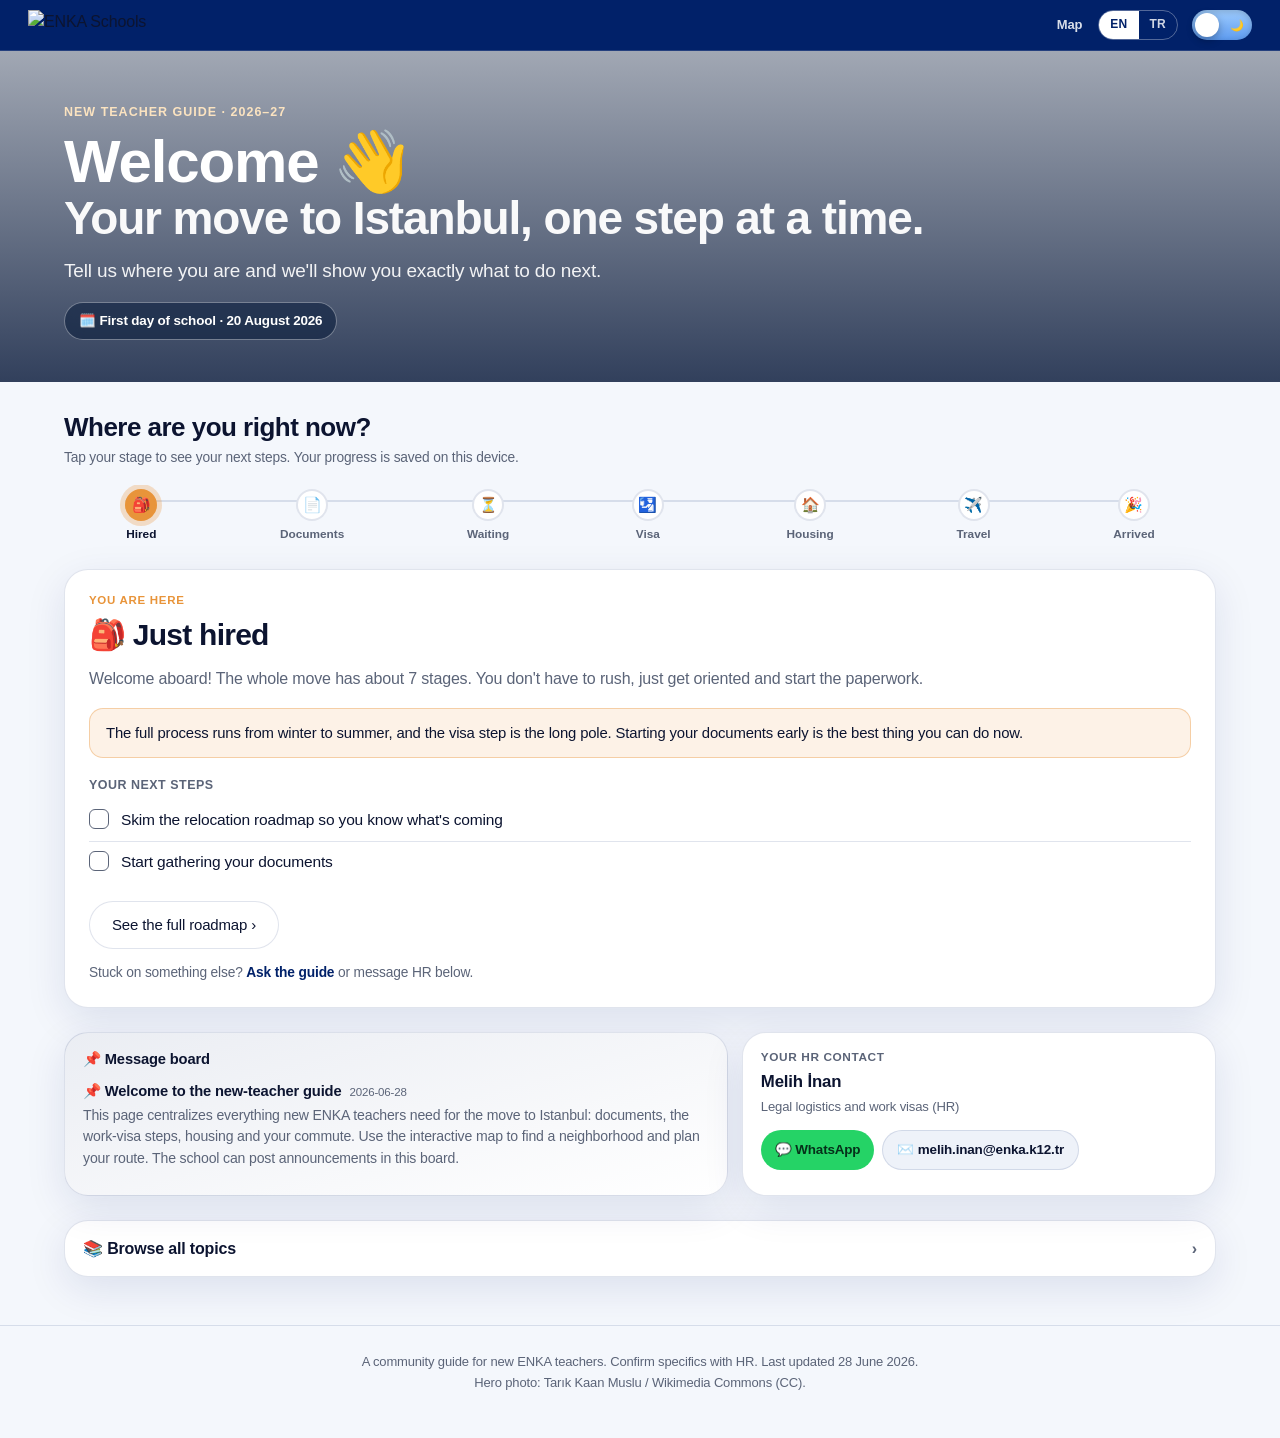
==== commit 45ecb671: "feat(guide): bilingual EN/TR + polish pass (11 changes) - hero: 'Welcome' on its own line, removed e" ====
--- a/index.html
+++ b/index.html
@@ -4,417 +4,297 @@
 <meta charset="utf-8" />
 <meta name="viewport" content="width=device-width, initial-scale=1, viewport-fit=cover" />
 <title>ENKA Istanbul · New Teacher Guide (2026–27)</title>
-<meta name="description" content="A central guide for new ENKA teachers moving to Istanbul: documents, work visa, housing, arrival and daily life, plus an interactive housing & commute map." />
+<meta name="description" content="A warm, step-by-step companion for new ENKA teachers moving to Istanbul." />
 <link rel="icon" type="image/png" href="./assets/favicon.png" />
 <link rel="stylesheet" href="./theme.css" />
 <style>
-  .hero{padding:30px 0 6px}
-  .hero h1{font-size:clamp(28px,6.5vw,48px);font-weight:600;letter-spacing:-.035em;line-height:1.03;margin-top:8px}
-  .hero .eye{font-size:13px;font-weight:700;letter-spacing:.05em;text-transform:uppercase;color:var(--acc)}
-  .hero p{color:var(--mut);font-size:clamp(15px,4vw,18px);margin-top:12px;max-width:620px}
-  .stack{display:flex;flex-direction:column;gap:14px;margin-top:22px}
-  .ccard{padding:14px 16px}
-  .ccard .nm{font-weight:600;font-size:1rem;letter-spacing:-.01em}
-  .ccard .role{color:var(--mut);font-size:.8rem;margin:2px 0 10px}
-  .ccard .btns{display:flex;gap:8px;flex-wrap:wrap}
-  .cbtn{display:inline-flex;align-items:center;gap:7px;border-radius:var(--r-pill);padding:9px 15px;font-size:.85rem;font-weight:600}
-  .cbtn.wa{background:#25d366;color:#06301a}
-  .cbtn.mail{background:var(--card2);color:var(--txt);border:1px solid var(--bd)}
-  .board{padding:16px 18px;background:linear-gradient(165deg,color-mix(in srgb,var(--acc) 9%,var(--card)),var(--card))}
-  .board h2{font-size:.95rem;display:flex;align-items:center;gap:8px;letter-spacing:-.01em}
-  .msg{border-top:1px solid var(--bd);padding:11px 0}
-  .msg:first-of-type{border-top:0;padding-top:10px}
-  .msg .mt{font-weight:600;font-size:.95rem}
-  .msg .md{color:var(--mut);font-size:.72rem;margin-left:8px;font-weight:500}
-  .msg .mb{color:var(--mut);font-size:.9rem;margin-top:3px;line-height:1.5}
-  .maphero{display:flex;gap:14px;align-items:center;justify-content:space-between;padding:18px 18px}
-  .maphero .t{font-weight:600;font-size:1.05rem;letter-spacing:-.01em}
-  .maphero .d{color:var(--mut);font-size:.85rem;margin-top:3px;max-width:440px}
-  /* phase selector */
-  .phasenav{margin-top:30px}
-  .phasenav .eye{font-size:12px;font-weight:700;letter-spacing:.06em;text-transform:uppercase;color:var(--acc)}
-  .phasenav h2{font-size:clamp(20px,4.5vw,26px);font-weight:600;letter-spacing:-.02em;margin:4px 0 12px}
-  .phasebtns{display:flex;gap:8px;flex-wrap:wrap}
-  .phasebtn{background:var(--card);border:1px solid var(--bd);color:var(--txt);border-radius:var(--r-pill);
-    padding:10px 15px;font:inherit;font-size:.85rem;font-weight:600;cursor:pointer;box-shadow:var(--shadow);transition:.2s}
-  .phasebtn:hover{border-color:var(--acc)}
-  .phasebtn.active{background:var(--acc);color:#fff;border-color:transparent}
-  .phasepanel{margin-top:14px;background:var(--card);border:1px solid var(--bd);border-radius:var(--r-card);
-    box-shadow:var(--shadow);padding:18px 18px;display:none}
-  .phasepanel.show{display:block}
-  .phasepanel .now{font-weight:600;font-size:1.02rem;letter-spacing:-.01em}
-  .phasepanel .nrm{margin:10px 0;background:color-mix(in srgb,var(--acc) 8%,transparent);border:1px solid color-mix(in srgb,var(--acc) 25%,transparent);
-    border-radius:12px;padding:10px 12px;font-size:.88rem}
-  .phasepanel ul.todo{list-style:none;padding:0;margin:8px 0 0}
-  .phasepanel ul.todo li{position:relative;padding-left:26px;margin:7px 0;font-size:.92rem}
-  .phasepanel ul.todo li>span.cbx{position:absolute;left:0;top:1px;width:17px;height:17px;border:1.5px solid var(--mut);border-radius:5px;cursor:pointer}
-  .phasepanel ul.todo li.done>span.cbx{background:var(--acc);border-color:var(--acc)}
-  .phasepanel ul.todo li.done>span.cbx::after{content:"✓";color:#fff;font-size:11px;position:absolute;left:3px;top:-1px}
-  .phasepanel ul.todo li.done{color:var(--mut);text-decoration:line-through}
-  .phasepanel .golink{display:inline-block;margin-top:12px;color:var(--acc);font-weight:600;font-size:.9rem}
-  /* accordion */
-  .secs{margin-top:30px}
-  .secs>.eye{font-size:12px;font-weight:700;letter-spacing:.06em;text-transform:uppercase;color:var(--mut);padding-left:4px}
-  details.section{background:var(--card);border:1px solid var(--bd);border-radius:16px;margin:10px 0;overflow:hidden;box-shadow:var(--shadow);scroll-margin-top:70px}
-  details.section>summary{cursor:pointer;list-style:none;padding:15px 17px;font-weight:600;font-size:1rem;letter-spacing:-.01em;display:flex;align-items:center;justify-content:space-between;gap:10px}
-  details.section>summary::-webkit-details-marker{display:none}
-  details.section>summary .chev{color:var(--mut);transition:transform .25s var(--ease);font-size:1.1rem}
-  details.section[open]>summary .chev{transform:rotate(90deg)}
-  details.section[open]>summary{border-bottom:1px solid var(--bd)}
-  .body{padding:8px 18px 16px;font-size:.94rem;color:var(--txt)}
-  .body h4{margin:14px 0 4px;font-size:.92rem;font-weight:600}
-  .body p{color:var(--mut);margin:6px 0}
-  .body ul{margin:6px 0;padding-left:20px;color:var(--mut)}
-  .body li{margin:4px 0}
-  .body a{color:var(--acc)}
-  .body .todo{list-style:none;padding-left:0}
-  .body .todo li{position:relative;padding-left:25px}
-  .body .todo li::before{content:"";position:absolute;left:0;top:3px;width:15px;height:15px;border:1.5px solid var(--mut);border-radius:5px}
-  table.kv{width:100%;border-collapse:collapse;font-size:.88rem;margin:6px 0}
-  table.kv td{border-top:1px solid var(--bd);padding:7px 4px;vertical-align:top;color:var(--txt)}
-  table.kv tr:first-child td{border-top:0}
-  table.kv td:first-child{color:var(--mut);width:42%}
-  /* wide-screen layout: use the horizontal space */
-  .hero p{max-width:680px}
-  .phasepanel ul.todo{columns:2;column-gap:24px}
-  @media(max-width:760px){.phasepanel ul.todo{columns:1}}
-  @media(min-width:860px){
-    .stack{display:grid;grid-template-columns:1fr 1fr;gap:14px;align-items:start}
-    .stack>.board{grid-column:1/-1}
-  }
+  .topbar .tlink{margin:0 2px}
+  /* hero (rectangular, full-bleed) */
+  .hero{position:relative;color:#fff;overflow:hidden}
+  .hero .bg{position:absolute;inset:0;background:url('./assets/hero-istanbul.jpg') center 58%/cover no-repeat}
+  .hero .bg::after{content:"";position:absolute;inset:0;background:linear-gradient(180deg,rgba(1,14,40,.34),rgba(1,18,52,.80))}
+  .hero .inner{position:relative;max-width:1200px;margin:0 auto;padding:52px 24px 42px}
+  .hero .eye{font-size:12.5px;font-weight:700;letter-spacing:.08em;text-transform:uppercase;color:var(--warm-soft)}
+  .hero h1{font-weight:700;letter-spacing:-.035em;line-height:1.03;margin:10px 0 0}
+  .hero h1 .l1{display:block;font-size:clamp(34px,7vw,60px)}
+  .hero h1 .l2{display:block;font-size:clamp(26px,5vw,46px);font-weight:600;color:rgba(255,255,255,.96);margin-top:2px}
+  .hero p{font-size:clamp(15px,3.6vw,19px);margin-top:14px;max-width:560px;color:rgba(255,255,255,.92)}
+  .hero .chip{display:inline-flex;align-items:center;gap:7px;margin-top:18px;color:#fff;background:rgba(1,20,52,.5);
+    border:1px solid rgba(255,255,255,.38);backdrop-filter:blur(8px);border-radius:var(--r-pill);padding:8px 14px;font-size:.84rem;font-weight:600}
+  /* journey */
+  .journey{margin-top:26px}
+  .journey h2{font-size:clamp(20px,4.5vw,26px);font-weight:600;letter-spacing:-.02em}
+  .journey .hint{color:var(--mut);font-size:.86rem;margin-top:2px}
+  .jtrack{display:flex;gap:0;margin-top:16px;overflow-x:auto;scrollbar-width:none;padding-bottom:4px}
+  .jtrack::-webkit-scrollbar{display:none}
+  .jstep{flex:1 0 auto;min-width:90px;background:none;border:0;cursor:pointer;font:inherit;color:var(--mut);display:flex;flex-direction:column;align-items:center;gap:7px;position:relative;padding:4px 6px}
+  .jstep::before{content:"";position:absolute;top:15px;left:-50%;width:100%;height:2px;background:var(--bd);z-index:0}
+  .jstep:first-child::before{display:none}
+  .jstep .jdot{position:relative;z-index:1;width:32px;height:32px;border-radius:50%;background:var(--card);border:2px solid var(--bd);display:flex;align-items:center;justify-content:center;font-size:15px;transition:.2s}
+  .jstep .jlabel{font-size:.74rem;font-weight:600;text-align:center;line-height:1.1}
+  .jstep.past .jdot{background:var(--acc);border-color:var(--acc);color:#fff}
+  .jstep.past::before{background:var(--acc)}
+  .jstep.cur .jdot{background:var(--warm);border-color:var(--warm);color:#231400;box-shadow:0 0 0 5px color-mix(in srgb,var(--warm) 28%,transparent)}
+  .jstep.cur .jlabel{color:var(--txt)}
+  /* phase card, uses full card width */
+  .pcard{margin-top:20px;background:var(--card);border:1px solid var(--bd);border-radius:var(--r-card);box-shadow:var(--shadow);padding:22px 24px 24px}
+  .pcard .phere{font-size:.72rem;font-weight:700;letter-spacing:.06em;text-transform:uppercase;color:var(--warm)}
+  .pcard h3{font-size:clamp(22px,5vw,30px);font-weight:600;letter-spacing:-.025em;margin:4px 0 0;display:flex;align-items:center;gap:10px}
+  .pcard .pnow{color:var(--mut);font-size:1rem;margin-top:10px;line-height:1.55}
+  .pcard .pnormal{margin:16px 0;background:color-mix(in srgb,var(--warm) 12%,transparent);border:1px solid color-mix(in srgb,var(--warm) 38%,transparent);border-radius:14px;padding:13px 16px;font-size:.93rem;line-height:1.5}
+  .pcard .steps-t{font-size:.78rem;font-weight:700;letter-spacing:.04em;text-transform:uppercase;color:var(--mut);margin:18px 0 6px}
+  ul.todo{list-style:none;padding:0;margin:0}
+  ul.todo li{position:relative;padding:9px 0 9px 32px;font-size:.97rem;border-top:1px solid var(--bd)}
+  ul.todo li:first-child{border-top:0}
+  ul.todo li>span.cbx{position:absolute;left:0;top:9px;width:20px;height:20px;border:1.5px solid var(--mut);border-radius:6px;cursor:pointer}
+  ul.todo li.done>span.cbx{background:var(--acc);border-color:var(--acc)}
+  ul.todo li.done>span.cbx::after{content:"✓";color:#fff;font-size:13px;position:absolute;left:4px;top:-1px}
+  ul.todo li.done{color:var(--mut);text-decoration:line-through}
+  .ptools{display:flex;gap:10px;flex-wrap:wrap;margin-top:18px}
+  .pmuted{margin-top:14px;color:var(--mut);font-size:.86rem}.pmuted a{color:var(--acc);font-weight:600}
+  /* quick row: equal-height cards */
+  .quick{display:flex;flex-direction:column;gap:14px;margin-top:24px}
+  @media(min-width:780px){.quick{display:grid;grid-template-columns:1.4fr 1fr;align-items:stretch}}
+  .board{padding:16px 18px;background:linear-gradient(165deg,color-mix(in srgb,var(--acc) 8%,var(--card)),var(--card));display:flex;flex-direction:column}
+  .board h2{font-size:.92rem;display:flex;align-items:center;gap:8px}
+  .msg{border-top:1px solid var(--bd);padding:10px 0}.msg:first-of-type{border-top:0;padding-top:8px}
+  .msg .mt{font-weight:600;font-size:.92rem}.msg .md{color:var(--mut);font-size:.72rem;margin-left:8px;font-weight:500}
+  .msg .mb{color:var(--mut);font-size:.88rem;margin-top:3px;line-height:1.5}
+  .ccard{padding:16px 18px;display:flex;flex-direction:column;height:100%}
+  .ccard .ct{font-size:.74rem;font-weight:700;letter-spacing:.05em;text-transform:uppercase;color:var(--mut)}
+  .ccard .nm{font-weight:600;font-size:1.05rem;margin-top:4px}
+  .ccard .role{color:var(--mut);font-size:.82rem;margin:2px 0 0}
+  .ccard .btns{display:flex;gap:8px;flex-wrap:wrap;margin-top:auto;padding-top:14px}
+  .cbtn{display:inline-flex;align-items:center;gap:7px;border-radius:var(--r-pill);padding:9px 14px;font-size:.84rem;font-weight:600}
+  .cbtn.wa{background:#25d366;color:#06301a}.cbtn.mail{background:var(--card2);color:var(--txt);border:1px solid var(--bd)}
+  /* browse */
+  .browseall{margin-top:24px;background:var(--card);border:1px solid var(--bd);border-radius:var(--r-card);box-shadow:var(--shadow);overflow:hidden}
+  .browseall>summary{cursor:pointer;list-style:none;padding:16px 18px;font-weight:600;font-size:1rem;display:flex;align-items:center;justify-content:space-between}
+  .browseall>summary::-webkit-details-marker{display:none}
+  .browseall>summary .chev{color:var(--mut);transition:transform .25s var(--ease)}
+  .browseall[open]>summary .chev{transform:rotate(90deg)}.browseall[open]>summary{border-bottom:1px solid var(--bd)}
+  .browsebody{padding:14px 16px}
   .seccols{display:flex;gap:14px;align-items:flex-start}
   .seccol{flex:1;min-width:0;display:flex;flex-direction:column}
-  .seccol details.section{margin:0 0 14px}
-  @media(max-width:860px){.seccols{flex-direction:column;gap:0}.seccol details.section{margin:10px 0}}
+  @media(max-width:820px){.seccols{flex-direction:column;gap:0}}
+  details.section{background:var(--bg2);border:1px solid var(--bd);border-radius:14px;margin:0 0 12px;overflow:hidden;scroll-margin-top:70px}
+  details.section>summary{cursor:pointer;list-style:none;padding:13px 15px;font-weight:600;font-size:.95rem;display:flex;align-items:center;justify-content:space-between;gap:10px}
+  details.section>summary::-webkit-details-marker{display:none}
+  details.section>summary .chev{color:var(--mut);transition:transform .25s var(--ease)}
+  details.section[open]>summary .chev{transform:rotate(90deg)}details.section[open]>summary{border-bottom:1px solid var(--bd)}
+  .body{padding:8px 16px 14px;font-size:.92rem}
+  .body h4{margin:12px 0 4px;font-size:.9rem;font-weight:600}
+  .body p{color:var(--mut);margin:6px 0}.body ul{margin:6px 0;padding-left:20px;color:var(--mut)}.body li{margin:4px 0}.body a{color:var(--acc)}
+  .body .todo2{list-style:none;padding-left:0}.body .todo2 li{position:relative;padding-left:24px}
+  .body .todo2 li::before{content:"";position:absolute;left:0;top:3px;width:15px;height:15px;border:1.5px solid var(--mut);border-radius:5px}
+  table.kv{width:100%;border-collapse:collapse;font-size:.87rem;margin:6px 0}
+  table.kv td{border-top:1px solid var(--bd);padding:7px 4px;vertical-align:top}table.kv tr:first-child td{border-top:0}table.kv td:first-child{color:var(--mut);width:42%}
+  @media(max-width:420px){.topbar{gap:8px;padding-left:12px;padding-right:12px}.brand .logo{height:26px}.langtog button{padding:5px 9px}}
 </style>
 </head>
 <body>
   <div class="topbar">
     <span class="brand"><img class="logo" src="./assets/enka-logo-white.png" alt="ENKA Schools" /></span>
     <span class="spacer"></span>
-    <a class="tlink" href="./map.html">Map</a>
+    <a class="tlink" id="navmap" href="./map.html">Map</a>
+    <div class="langtog" id="langtog"><button type="button" data-lang="en">EN</button><button type="button" data-lang="tr">TR</button></div>
     <button class="switch" aria-label="Toggle dark mode"><span class="s-ic sun">☀️</span><span class="s-ic moon">🌙</span><span class="knob"></span></button>
   </div>
 
+  <header class="hero">
+    <div class="bg"></div>
+    <div class="inner">
+      <div class="eye" id="heroEye"></div>
+      <h1><span class="l1" id="heroL1"></span><span class="l2" id="heroL2"></span></h1>
+      <p id="heroP"></p>
+      <span class="chip" id="heroChip"></span>
+    </div>
+  </header>
+
   <main class="wrap">
-    <section class="hero">
-      <div class="eye">New teacher guide · 2026–27</div>
-      <h1>Your move to Istanbul, in one place.</h1>
-      <p>Documents, the work-visa steps, housing and your commute — for new ENKA teachers. First day of school: 20 August 2026. Confirm specifics with HR.</p>
+    <section class="journey">
+      <h2 id="whereTitle"></h2>
+      <div class="hint" id="whereHint"></div>
+      <div class="jtrack" id="jtrack"></div>
+      <div id="phaseview"></div>
     </section>
 
-    <!-- PHASE SELECTOR (council's #1 recommendation) -->
-    <section class="phasenav">
-      <div class="eye">Start here</div>
-      <h2>Where are you right now?</h2>
-      <div class="phasebtns" id="phasebtns"></div>
-      <div class="phasepanel" id="phasepanel"></div>
+    <section class="quick">
+      <div class="card board" id="board"></div>
+      <div class="card" id="contacts-wrap" style="padding:0"><div id="contacts"></div></div>
     </section>
 
-    <div class="stack">
-      <section class="card board" id="board"></section>
-      <section class="card" id="contacts-wrap" style="padding:0"><div id="contacts"></div></section>
-      <a class="card maphero" href="./map.html">
-        <div>
-          <div class="t">🗺️ Interactive housing & commute map</div>
-          <div class="d">Find a neighborhood, type your address, and get live routes to your bus stop and to school.</div>
-        </div>
-        <span class="btn">Open map →</span>
-      </a>
-    </div>
-
-    <section class="secs">
-      <div class="eye">Browse all topics</div>
-      <div class="seccols">
-      <div class="seccol">
-      <details class="section" id="sec-start" open><summary><span>🚦 Start here</span><span class="chev">›</span></summary>
-        <div class="body">
-          <h4>Key dates</h4>
-          <ul><li>Contract start: 1 August 2026.</li><li>First day at school: <b>Thursday, 20 August 2026</b>.</li><li>Recruiting and permits run from winter through summer; the work-permit wait is long, and that is normal.</li></ul>
-          <h4>Three things to know first</h4>
-          <ul>
-            <li>You only need to <b>apostille</b> your documents. The school handles the Turkish translation and notarization.</li>
-            <li><b>Do not book flights</b> until your work visa/permit is approved.</li>
-            <li>Most steps wait on the <b>Turkish Ministry of Education</b>. Slow does not mean wrong.</li>
-          </ul>
-        </div>
-      </details>
-
-      <details class="section" id="sec-roadmap"><summary><span>🧭 The relocation roadmap</span><span class="chev">›</span></summary>
-        <div class="body">
-          <h4>Phase 1 — Documents (start now)</h4>
-          <p>Apostille these, each one individually:</p>
-          <ul class="todo">
-            <li>University diploma</li>
-            <li>University transcripts (a registrar's letter stating the transcript is official helps)</li>
-            <li>Teaching certification / license</li>
-            <li>Proof of 2 years' experience in your subject: a letter from your previous school, on letterhead, signed. It does not need to come from your country's Ministry of Education.</li>
-            <li>Police / background certificate (where required)</li>
-          </ul>
-          <h4>Phase 2 — Ministry of Education pre-approval (Ön İzin)</h4>
-          <ul><li>A teacher-specific first step: the Ministry must pre-approve your assignment before a work permit can proceed.</li><li>HR submits your translated, notarized documents. Without this approval, the work visa cannot move forward.</li><li>It is the slowest part and depends on government timelines.</li></ul>
-          <h4>Phase 3 — Work visa application</h4>
-          <ul class="todo"><li>Apply online and book an appointment at the Turkish mission in the country where you reside (have residency/work rights) or hold citizenship.</li><li>Have HR review your form before you submit.</li><li>Do not book the appointment until HR tells you to.</li></ul>
-          <h4>Phase 4 — Flights & arrival</h4>
-          <ul class="todo"><li>Wait for visa/permit approval before buying flights.</li><li>Book your own flight (economy), into Istanbul Airport (IST).</li><li>You generally cannot arrive before the contract start without a tourist-visa workaround. Arrival support may be unavailable in July.</li><li>Bringing a pet? Start the rabies titer test and paperwork early; most pets fly in-cabin.</li></ul>
-          <h4>Phase 5 — First weeks in Istanbul</h4>
-          <ul class="todo"><li>Get a Turkish SIM in your own name. This starts the 120-day clock to register your foreign phone's IMEI.</li><li>Get your tax number (vergi numarası): free, online.</li><li>Buy and load an İstanbulkart.</li><li>Set up your e-Devlet password at a PTT (post office).</li><li>Open a bank account.</li><li>Register your address (adres kayıt) within the required window.</li></ul>
-        </div>
-      </details>
-
-      <details class="section" id="sec-docs"><summary><span>📄 Documents & apostille</span><span class="chev">›</span></summary>
-        <div class="body">
-          <ul>
-            <li>What to apostille: diploma, transcripts, teaching certificate, proof-of-experience letter (plus a police certificate if asked). Each gets its own apostille.</li>
-            <li>Proof-of-experience letter: from your previous school, on letterhead, signed.</li>
-            <li><b>US:</b> apostille via the issuing state's Secretary of State, or the US Dept. of State. Usually low cost per document.</li>
-            <li><b>Non-Hague country</b> (for example Thailand): get Ministry of Foreign Affairs approval, then take it to the nearest Turkish mission.</li>
-            <li>Email color scans to HR; no physical originals; no Turkish translation needed (the school does it).</li>
-            <li>Use a regular hard-copy apostille; digital e-apostilles have been refused.</li>
-            <li>A simple doctor's note stating you are fit to work may also be requested.</li>
-          </ul>
-        </div>
-      </details>
-
-      <details class="section" id="sec-visa"><summary><span>🛂 The work visa application (step by step)</span><span class="chev">›</span></summary>
-        <div class="body">
-          <p>Apply at <a href="https://www.konsolosluk.gov.tr/" target="_blank" rel="noopener">konsolosluk.gov.tr</a> and select your country and the Turkish mission.</p>
-          <table class="kv">
-            <tr><td>Name</td><td>First + middle name, exactly as in your passport</td></tr>
-            <tr><td>Type of visa</td><td>Work Visa</td></tr>
-            <tr><td>Purpose of Trip</td><td>Employment Purpose / Special Employment Purpose</td></tr>
-            <tr><td>Number of Entries</td><td>Single</td></tr>
-            <tr><td>Date of Entry</td><td>1 August 2026 (or later)</td></tr>
-            <tr><td>Duration of stay</td><td>90 days (the permit is completed after you arrive; then multiple entries, 1-year validity)</td></tr>
-            <tr><td>Means of transport</td><td>Air</td></tr>
-            <tr><td>Guarantor</td><td>No</td></tr>
-            <tr><td>Who covers travel costs</td><td>Host company</td></tr>
-            <tr><td>Host company</td><td>OZEL ENKA OKULLARI (never a person's name)</td></tr>
-            <tr><td>Host company email</td><td>melih.inan@enka.k12.tr</td></tr>
-            <tr><td>Address</td><td>Poligon Mah. Sarıyer Cad. No:121/1, 34460 Sarıyer İstanbul</td></tr>
-            <tr><td>Phone</td><td>02127056500</td></tr>
-            <tr><td>Travel/health insurance</td><td>Yes, valid until 30 June 2027</td></tr>
-            <tr><td>Where will you stay</td><td>If no address yet, use the school address</td></tr>
-          </table>
-          <ul>
-            <li>Use your own email in the personal sections (the school email is only the host-company field). Apply for yourself.</li>
-            <li>Download the PDF and check every field before submitting; typos cause delays.</li>
-            <li>After submitting, you see appointment dates. Report the earliest to HR and do not book until they confirm.</li>
-            <li>Port of entry: Istanbul Airport (IST).</li>
-          </ul>
-        </div>
-      </details>
-
-      <details class="section" id="sec-housing"><summary><span>🏠 Housing & commute</span><span class="chev">›</span></summary>
-        <div class="body">
-          <p><a href="./map.html">Open the interactive map →</a> The school bus runs from 9 stops to school, so pick a neighborhood you can reach a stop from easily.</p>
-          <ul>
-            <li>School area: Sarıyer / İstinye. Walking-distance options include İstinye, Maslak, Emirgan.</li>
-            <li>Search sites: <a href="https://www.sahibinden.com/en" target="_blank" rel="noopener">sahibinden.com/en</a> and <a href="https://www.hepsiemlak.com/en" target="_blank" rel="noopener">hepsiemlak.com/en</a> (the map links to per-neighborhood searches).</li>
-            <li>Sahibinden needs a Turkish phone number to message agents: use the "call" button to get the number, then reach them on WhatsApp.</li>
-            <li>Switch the Sahibinden app to English: "bana özel" (bottom) → gear (uygulama ayarları) → dil tercihleri.</li>
-            <li>Furnished is scarce; the norm is unfurnished. There is an IKEA run with the school bus after arrival.</li>
-            <li>Do not pay a year upfront for a place you have not seen. If a landlord only rents on those terms, pass.</li>
-            <li>Common approach: arrive, stay in an Airbnb, and view places in person before signing.</li>
-            <li>Departing teachers list their apartments (HR shares a document).</li>
-          </ul>
-        </div>
-      </details>
-
-      <details class="section" id="sec-arrival"><summary><span>🧰 Arrival setup</span><span class="chev">›</span></summary>
-        <div class="body">
-          <ul>
-            <li><b>Tax number (vergi numarası):</b> free, online at the Interactive Tax Office.</li>
-            <li><b>e-Devlet:</b> government services portal; get your password at a PTT.</li>
-            <li><b>Bank account:</b> passport, tax number, proof of address, contract.</li>
-            <li><b>SIM / phone:</b> Turkish SIM in your name; register your IMEI within 120 days or buy a local phone.</li>
-            <li><b>İstanbulkart:</b> buy at the airport or metro; personalize it with your ID number.</li>
-            <li><b>Address registration (adres kayıt):</b> within the required window after arrival.</li>
-          </ul>
-        </div>
-      </details>
-      </div>
-      <div class="seccol">
-      <details class="section" id="sec-daily"><summary><span>🌆 Daily life in Istanbul</span><span class="chev">›</span></summary>
-        <div class="body">
-          <ul>
-            <li><b>Transport:</b> metro, metrobüs and ferries with İstanbulkart, plus the school service bus.</li>
-            <li><b>Apps:</b> Moovit/Citymapper, BiTaksi (taxi), Yemeksepeti/Getir (delivery), Google Translate (offline Turkish).</li>
-            <li><b>Pets:</b> rabies titer test to enter; most fly in-cabin.</li>
-            <li><b>Sport:</b> teacher discount at the ENKA sports center.</li>
-            <li><b>Emergency:</b> 112. Locate your nearest hospital and a nöbetçi eczane (on-duty pharmacy).</li>
-          </ul>
-        </div>
-      </details>
-
-      <details class="section" id="sec-school"><summary><span>🏫 The school (ENKA)</span><span class="chev">›</span></summary>
-        <div class="body">
-          <ul>
-            <li><b>Address:</b> Poligon Mah. Sarıyer Cad. No:121/1, 34460 Sarıyer, İstanbul. Use this exact address when a map app shows the school elsewhere.</li>
-            <li><b>First day:</b> Thursday, 20 August 2026.</li>
-            <li><b>Onboarding:</b> monthly newsletter, asynchronous mandatory trainings, and optional online meetups.</li>
-            <li>The academic calendar is set by the Ministry and announced late.</li>
-          </ul>
-        </div>
-      </details>
-
-      <details class="section" id="sec-faq"><summary><span>❓ FAQ</span><span class="chev">›</span></summary>
-        <div class="body">
-          <ul>
-            <li><b>When will my visa be approved?</b> It takes time (often weeks) and depends on the Ministry. The school tracks it.</li>
-            <li><b>Where do I apply?</b> In the country where you have residency/work rights, or your country of citizenship.</li>
-            <li><b>Do I need to translate my documents?</b> No. The school translates them in Turkey. You only apostille.</li>
-            <li><b>Physical documents or scans?</b> Color scans by email; do not mail your diploma.</li>
-            <li><b>Is an e-apostille okay?</b> Use a regular apostille; digital ones have been refused.</li>
-            <li><b>When can I book my flight?</b> After your visa/permit is approved. Book your own, into IST.</li>
-            <li><b>Can I arrive early?</b> Generally no, without a tourist-visa workaround.</li>
-            <li><b>Sahibinden without a Turkish number?</b> Use "call" to get the number, then WhatsApp.</li>
-            <li><b>Furnished apartments?</b> Rare; plan to furnish (an IKEA run is available).</li>
-            <li><b>Bringing a pet?</b> Start the rabies titer test early; finalize after the flight is booked.</li>
-          </ul>
-        </div>
-      </details>
-
-      <details class="section" id="sec-glossary"><summary><span>📖 Glossary</span><span class="chev">›</span></summary>
-        <div class="body">
-          <table class="kv">
-            <tr><td>Apostille</td><td>International certification of a public document (Hague Convention)</td></tr>
-            <tr><td>Ön İzin</td><td>Pre-approval from the Ministry of Education for a foreign teacher</td></tr>
-            <tr><td>Çalışma izni</td><td>Work permit</td></tr>
-            <tr><td>İkamet</td><td>Residence permit (the work permit covers residence)</td></tr>
-            <tr><td>Vergi numarası</td><td>Tax number</td></tr>
-            <tr><td>e-Devlet</td><td>Government online services portal</td></tr>
-            <tr><td>Adres kayıt</td><td>Address registration</td></tr>
-            <tr><td>İstanbulkart</td><td>Rechargeable public-transport card</td></tr>
-            <tr><td>Nöbetçi eczane</td><td>On-duty (night) pharmacy</td></tr>
-            <tr><td>Emlakçı</td><td>Real-estate agent</td></tr>
-            <tr><td>Yeminli tercüman</td><td>Sworn translator (the school handles this)</td></tr>
-          </table>
-        </div>
-      </details>
-
-      <details class="section" id="sec-links"><summary><span>🔗 Useful links</span><span class="chev">›</span></summary>
-        <div class="body">
-          <ul>
-            <li><a href="./map.html">Interactive housing & commute map</a></li>
-            <li><a href="https://www.konsolosluk.gov.tr/" target="_blank" rel="noopener">Work visa application (konsolosluk.gov.tr)</a></li>
-            <li><a href="https://www.hepsiemlak.com/en" target="_blank" rel="noopener">Hepsiemlak</a> · <a href="https://www.sahibinden.com/en" target="_blank" rel="noopener">Sahibinden</a></li>
-            <li><a href="https://www.turkiye.gov.tr/" target="_blank" rel="noopener">e-Devlet</a></li>
-            <li><a href="https://dijital.gib.gov.tr/" target="_blank" rel="noopener">Interactive Tax Office</a></li>
-          </ul>
-        </div>
-      </details>
-
-      <details class="section" id="sec-hr"><summary><span>🙋 What we still need from HR</span><span class="chev">›</span></summary>
-        <div class="body">
-          <ul class="todo">
-            <li>Who pays the real-estate agent's commission, and how much?</li>
-            <li>Driving: can we use a foreign license? Is an international permit needed? How do we get a Turkish license?</li>
-            <li>Exact pet-import requirements (titer timing, in-cabin rules).</li>
-            <li>The service-bus schedule and pickup times.</li>
-          </ul>
-        </div>
-      </details>
-      </div>
-      </div>
-    </section>
+    <details class="browseall" id="browseall">
+      <summary><span id="browseSummary"></span><span class="chev">›</span></summary>
+      <div class="browsebody"><div class="seccols"><div class="seccol" id="col1"></div><div class="seccol" id="col2"></div></div></div>
+    </details>
   </main>
 
-  <footer class="foot">
-    Community guide for new ENKA teachers. Factual summaries from the school's documents and shared
-    experiences; confirm specifics with HR. Last updated 28 June 2026.
-  </footer>
+  <footer class="foot" id="foot"></footer>
 
 <script>
-/* phase selector — the council's #1 recommendation */
+/* ---------- i18n content ---------- */
+var T={
+ en:{map:"Map",whereTitle:"Where are you right now?",whereHint:"Tap your stage to see your next steps. Your progress is saved on this device.",
+   heroEye:"New teacher guide · 2026–27",heroL1:"Welcome 👋",heroL2:"Your move to Istanbul, one step at a time.",
+   heroP:"Tell us where you are and we'll show you exactly what to do next.",heroChip:"🗓️ First day of school · 20 August 2026",
+   youAreHere:"You are here",nextSteps:"Your next steps",stuck:'Stuck on something else? <a href="#" class="askopen">Ask the guide</a> or message HR below.',
+   board:"📌 Message board",hrContact:"Your HR contact",hrRole:"Legal logistics and work visas (HR)",browse:"📚 Browse all topics",
+   foot:'A community guide for new ENKA teachers. Confirm specifics with HR. Last updated 28 June 2026.<br>Hero photo: Tarık Kaan Muslu / Wikimedia Commons (CC).'},
+ tr:{map:"Harita",whereTitle:"Şu anda neredesiniz?",whereHint:"Aşamanıza dokunarak sonraki adımlarınızı görün. İlerlemeniz bu cihazda kaydedilir.",
+   heroEye:"Yeni öğretmen rehberi · 2026–27",heroL1:"Hoş geldiniz 👋",heroL2:"İstanbul'a taşınmanız, adım adım.",
+   heroP:"Bize hangi aşamada olduğunuzu söyleyin, sırada tam olarak ne yapmanız gerektiğini gösterelim.",heroChip:"🗓️ Okulun ilk günü · 20 Ağustos 2026",
+   youAreHere:"Buradasınız",nextSteps:"Sonraki adımlarınız",stuck:'Başka bir konuda mı takıldınız? <a href="#" class="askopen">Rehbere sorun</a> ya da aşağıdan İK ile iletişime geçin.',
+   board:"📌 Duyuru panosu",hrContact:"İK iletişiminiz",hrRole:"Yasal süreçler ve çalışma vizeleri (İK)",browse:"📚 Tüm konulara göz atın",
+   foot:'Yeni ENKA öğretmenleri için topluluk rehberi. Ayrıntıları İK ile teyit edin. Son güncelleme: 28 Haziran 2026.<br>Hero fotoğrafı: Tarık Kaan Muslu / Wikimedia Commons (CC).'}
+};
 var PHASES=[
-  {id:"just-hired",label:"Just hired",now:"Welcome! The whole move has about 7 stages. Get oriented and start the paperwork.",
-   normal:"The full process runs winter → summer. The visa step is the long pole, so starting documents early helps.",
-   todo:["Read the relocation roadmap","Start gathering your documents"],link:{label:"See the roadmap",href:"#sec-roadmap"}},
-  {id:"documents",label:"Gathering documents",now:"You're collecting and apostilling your documents.",
-   normal:"Tip: do the police/background certificate last — it can expire before you travel.",
-   todo:["Apostille diploma, transcripts, teaching cert and the experience letter (each separately)","Email color scans to HR — no Turkish translation needed","Use a hard-copy apostille (not a digital e-apostille)"],link:{label:"Documents & apostille",href:"#sec-docs"}},
-  {id:"waiting",label:"Waiting on the visa",now:"Your file is with the Turkish Ministry of Education (Ön İzin), then the work permit.",
-   normal:"⏳ This wait is normal — it often takes several weeks and depends on the Ministry. Slow does not mean wrong; HR is tracking it, so there's nothing for you to chase.",
-   todo:["Meanwhile, research neighborhoods and your commute on the map","Get your home documents fully ready so you can move fast when cleared"],link:{label:"Why it takes time",href:"#sec-roadmap"}},
-  {id:"visa",label:"Applying for the visa",now:"HR has cleared you to apply for the work visa.",
-   normal:"",
-   todo:["Apply online at konsolosluk.gov.tr (see the field-by-field guide)","Have HR check your form before you submit","Report the earliest appointment to HR — don't book until they confirm"],link:{label:"Visa step-by-step",href:"#sec-visa"}},
-  {id:"housing",label:"Finding a home",now:"Time to find a place you can reach a bus stop from easily.",
-   normal:"",
-   todo:["Open the map and type your address for live routes","Search Hepsiemlak / Sahibinden (the map links per neighborhood)","View in person — many arrive and use an Airbnb first"],link:{label:"Open the map",href:"map.html"}},
-  {id:"travel",label:"About to travel",now:"Visa approved — plan your arrival.",
-   normal:"First day at school: 20 August 2026. You generally can't arrive before the contract start.",
-   todo:["Book your own flight (economy) into Istanbul Airport (IST)","Bringing a pet? Start the rabies titer test early","Pack with the apostilled originals you'll need"],link:{label:"Flights & arrival",href:"#sec-roadmap"}},
-  {id:"arrived",label:"Just arrived",now:"Welcome to Istanbul! Set up the essentials.",
-   normal:"Heads up: a Turkish SIM starts a 120-day clock to register your foreign phone's IMEI (or buy a local phone).",
-   todo:["Get a Turkish SIM, tax number (vergi numarası) and an İstanbulkart","Set up e-Devlet (at a PTT) and open a bank account","Register your address (adres kayıt)"],link:{label:"Arrival setup",href:"#sec-arrival"}}
+ {id:"just-hired",icon:"🎒",label:{en:"Hired",tr:"İşe alındı"},title:{en:"Just hired",tr:"İşe alındınız"},
+  now:{en:"Welcome aboard! The whole move has about 7 stages. You don't have to rush, just get oriented and start the paperwork.",tr:"Aramıza hoş geldiniz! Taşınma süreci yaklaşık 7 aşamadan oluşur. Acele etmenize gerek yok, önce genel resmi görün ve evraklara başlayın."},
+  normal:{en:"The full process runs from winter to summer, and the visa step is the long pole. Starting your documents early is the best thing you can do now.",tr:"Tüm süreç kıştan yaza kadar sürer ve en uzun adım vize aşamasıdır. Şimdi yapabileceğiniz en iyi şey belgelerinizi erken toplamaya başlamaktır."},
+  todo:{en:["Skim the relocation roadmap so you know what's coming","Start gathering your documents"],tr:["Sırada ne olduğunu görmek için yol haritasına göz atın","Belgelerinizi toplamaya başlayın"]},
+  tools:[{href:"#sec-roadmap",label:{en:"See the full roadmap",tr:"Tüm yol haritasını görün"}}]},
+ {id:"documents",icon:"📄",label:{en:"Documents",tr:"Belgeler"},title:{en:"Gathering documents",tr:"Belgeleri toplama"},
+  now:{en:"You're collecting and apostilling your documents to send to HR.",tr:"Belgelerinizi toplayıp apostil yaptırarak İK'ya gönderiyorsunuz."},
+  normal:{en:"Tip: do the police certificate last, as it can expire before you travel. You only apostille; the school handles the Turkish translation.",tr:"İpucu: adli sicil belgesini en sona bırakın, çünkü siz seyahat etmeden süresi dolabilir. Sadece apostil yaptırırsınız; Türkçe çeviriyi okul halleder."},
+  todo:{en:["Apostille diploma, transcripts, teaching cert and the experience letter (each separately)","Email color scans to HR","Use a hard-copy apostille, not a digital one"],tr:["Diploma, transkript, öğretmenlik sertifikası ve deneyim mektubunu apostilletin (her biri ayrı)","Renkli taramaları İK'ya e-postayla gönderin","Dijital değil, basılı apostil kullanın"]},
+  tools:[{href:"#sec-docs",label:{en:"Documents & apostille",tr:"Belgeler ve apostil"}}]},
+ {id:"waiting",icon:"⏳",label:{en:"Waiting",tr:"Bekleme"},title:{en:"Waiting on the visa",tr:"Vizeyi bekleme"},
+  now:{en:"Your file is with the Turkish Ministry of Education (Ön İzin), then the work permit.",tr:"Dosyanız Türkiye Millî Eğitim Bakanlığı'nda (Ön İzin), ardından çalışma izninde."},
+  normal:{en:"⏳ This wait is normal. It often takes several weeks and depends on the Ministry. Slow does not mean wrong, and HR is tracking it, so there's nothing for you to chase.",tr:"⏳ Bu bekleme normaldir. Genellikle birkaç hafta sürer ve Bakanlığa bağlıdır. Yavaş olması bir şeyin yanlış olduğu anlamına gelmez ve İK takip ediyor, yani sizin peşine düşmenize gerek yok."},
+  todo:{en:["Breathe, there's nothing to chase right now","Explore neighborhoods and your commute on the map","Get your home set-up documents ready so you can move fast when cleared"],tr:["Nefes alın, şu an takip etmeniz gereken bir şey yok","Haritada mahalleleri ve ulaşımınızı keşfedin","Onay gelince hızlı hareket etmek için ev kurulum belgelerinizi hazırlayın"]},
+  tools:[{href:"map.html",label:{en:"Explore the map while you wait",tr:"Beklerken haritayı keşfedin"}},{href:"#sec-roadmap",label:{en:"Why it takes time",tr:"Neden zaman alıyor"}}]},
+ {id:"visa",icon:"🛂",label:{en:"Visa",tr:"Vize"},title:{en:"Applying for the visa",tr:"Vize başvurusu"},
+  now:{en:"HR has cleared you to apply for the work visa at the Turkish mission.",tr:"İK, Türk temsilciliğinde çalışma vizesine başvurmanız için onay verdi."},
+  normal:{en:"Have HR review your form before you submit, because small typos cause real delays.",tr:"Göndermeden önce formunuzu İK'ya kontrol ettirin, çünkü küçük yazım hataları gerçek gecikmelere yol açar."},
+  todo:{en:["Apply online at konsolosluk.gov.tr (follow the field-by-field guide)","Send your form to HR to check","Report the earliest appointment to HR, and don't book until they confirm"],tr:["konsolosluk.gov.tr'de çevrimiçi başvurun (alan alan kılavuzu izleyin)","Formunuzu kontrol için İK'ya gönderin","En erken randevuyu İK'ya bildirin ve onaylamadan randevu almayın"]},
+  tools:[{href:"#sec-visa",label:{en:"Visa step by step",tr:"Vize adım adım"}}]},
+ {id:"housing",icon:"🏠",label:{en:"Housing",tr:"Konut"},title:{en:"Finding a home",tr:"Ev bulma"},
+  now:{en:"Time to find a place you can reach a bus stop from easily.",tr:"Bir otobüs durağına kolayca ulaşabileceğiniz bir yer bulma zamanı."},
+  normal:{en:"The bus runs from 9 stops to school, so optimize for reaching a stop, not for being right next to the school.",tr:"Servis 9 duraktan okula gider, bu yüzden okula çok yakın olmaya değil, bir durağa ulaşmaya odaklanın."},
+  todo:{en:["Open the map and type your address for live routes","Browse Hepsiemlak or Sahibinden per neighborhood","View in person; many arrive and use an Airbnb first"],tr:["Haritayı açın ve canlı rotalar için adresinizi yazın","Hepsiemlak veya Sahibinden'de mahalleye göre arayın","Yerinde görün; çoğu kişi önce Airbnb'de kalıyor"]},
+  tools:[{href:"map.html",label:{en:"Open the housing map",tr:"Konut haritasını açın"}},{href:"#sec-housing",label:{en:"Housing tips",tr:"Konut ipuçları"}}]},
+ {id:"travel",icon:"✈️",label:{en:"Travel",tr:"Seyahat"},title:{en:"About to travel",tr:"Seyahate hazırlık"},
+  now:{en:"Visa approved, time to plan your arrival.",tr:"Vize onaylandı, varışınızı planlama zamanı."},
+  normal:{en:"First day at school is 20 August 2026. You generally can't arrive before the contract start without a tourist-visa workaround.",tr:"Okulun ilk günü 20 Ağustos 2026. Genellikle turist vizesi çözümü olmadan sözleşme başlangıcından önce gelemezsiniz."},
+  todo:{en:["Book your own flight (economy) into Istanbul Airport (IST)","Bringing a pet? Confirm the rabies titer timing","Pack the apostilled originals you'll need"],tr:["İstanbul Havalimanı'na (IST) kendi uçuşunuzu (ekonomi) alın","Evcil hayvan mı getiriyorsunuz? Kuduz titre testi zamanlamasını teyit edin","İhtiyacınız olan apostilli orijinalleri valize koyun"]},
+  tools:[{href:"#sec-roadmap",label:{en:"Flights & arrival",tr:"Uçuşlar ve varış"}}]},
+ {id:"arrived",icon:"🎉",label:{en:"Arrived",tr:"Geldi"},title:{en:"Just arrived",tr:"Yeni geldiniz"},
+  now:{en:"Welcome to Istanbul! Let's set up the essentials, one by one.",tr:"İstanbul'a hoş geldiniz! Temel işleri tek tek halledelim."},
+  normal:{en:"Heads up: a Turkish SIM starts a 120-day clock to register your foreign phone's IMEI, or you can buy a local phone.",tr:"Not: Türk SIM kart, yabancı telefonunuzun IMEI'sini kaydetmek için 120 günlük süreyi başlatır; ya da yerel bir telefon alabilirsiniz."},
+  todo:{en:["Get a Turkish SIM, a tax number (vergi numarası) and an İstanbulkart","Set up e-Devlet (at a PTT) and open a bank account","Register your address (adres kayıt)"],tr:["Türk SIM kart, vergi numarası ve İstanbulkart alın","e-Devlet (PTT'den) kurun ve banka hesabı açın","Adres kaydınızı yaptırın"]},
+  tools:[{href:"#sec-arrival",label:{en:"Arrival setup checklist",tr:"Varış kurulum listesi"}}]}
 ];
-var savedPhase=null; try{savedPhase=localStorage.getItem("enka-phase");}catch(e){}
-window.ENKA_PHASE=savedPhase||null;
-
+var SECTIONS=[
+ {id:"sec-roadmap",col:1,title:{en:"🧭 The relocation roadmap",tr:"🧭 Taşınma yol haritası"},body:{
+  en:"<h4>Phase 1: Documents</h4><ul class='todo2'><li>Apostille diploma, transcripts, teaching cert and a 2-year experience letter (each separately).</li><li>Email color scans to HR. No Turkish translation needed.</li></ul><h4>Phase 2: Ministry pre-approval (Ön İzin)</h4><ul><li>The Ministry pre-approves your assignment before the work permit. HR submits it; this is the slowest part.</li></ul><h4>Phase 3: Work visa</h4><ul><li>Apply online, book at the Turkish mission where you reside or hold citizenship, and have HR check your form first.</li></ul><h4>Phase 4: Flights and arrival</h4><ul><li>Book your own flight (economy) into IST only after approval. Bringing a pet? Start the rabies titer test early.</li></ul><h4>Phase 5: First weeks</h4><ul><li>Turkish SIM (starts the 120-day IMEI clock), tax number, İstanbulkart, e-Devlet, bank, address registration.</li></ul>",
+  tr:"<h4>Aşama 1: Belgeler</h4><ul class='todo2'><li>Diploma, transkript, öğretmenlik sertifikası ve 2 yıllık deneyim mektubunu apostilletin (her biri ayrı).</li><li>Renkli taramaları İK'ya e-postayla gönderin. Türkçe çeviri gerekmez.</li></ul><h4>Aşama 2: Bakanlık ön izni (Ön İzin)</h4><ul><li>Bakanlık, çalışma izninden önce atamanızı onaylar. İK gönderir; en yavaş kısım budur.</li></ul><h4>Aşama 3: Çalışma vizesi</h4><ul><li>Çevrimiçi başvurun, ikamet ettiğiniz veya vatandaşı olduğunuz ülkedeki Türk temsilciliğinden randevu alın ve formunuzu önce İK'ya kontrol ettirin.</li></ul><h4>Aşama 4: Uçuş ve varış</h4><ul><li>Yalnızca onaydan sonra IST'e kendi uçuşunuzu (ekonomi) alın. Evcil hayvan mı getiriyorsunuz? Kuduz titre testine erken başlayın.</li></ul><h4>Aşama 5: İlk haftalar</h4><ul><li>Türk SIM kart (120 günlük IMEI süresini başlatır), vergi numarası, İstanbulkart, e-Devlet, banka, adres kaydı.</li></ul>"}},
+ {id:"sec-docs",col:1,title:{en:"📄 Documents & apostille",tr:"📄 Belgeler ve apostil"},body:{
+  en:"<ul><li>Apostille (each separately): diploma, transcripts, teaching certificate, experience letter, and a police certificate if asked.</li><li>Experience letter: from your previous school, on letterhead, signed.</li><li><b>US:</b> via the issuing state's Secretary of State or the US Dept. of State (low cost).</li><li><b>Non-Hague country:</b> Ministry of Foreign Affairs, then the nearest Turkish mission.</li><li>Email color scans to HR. No physical originals, no Turkish translation (the school does it), and use a hard-copy apostille, not a digital one.</li><li>A simple doctor's note saying you are fit to work may also be requested.</li></ul>",
+  tr:"<ul><li>Apostil (her biri ayrı): diploma, transkript, öğretmenlik sertifikası, deneyim mektubu ve istenirse adli sicil belgesi.</li><li>Deneyim mektubu: önceki okulunuzdan, antetli kağıtta, imzalı.</li><li><b>ABD:</b> belgeyi veren eyaletin Secretary of State'i veya ABD Dışişleri (düşük maliyet).</li><li><b>Lahey dışı ülke:</b> Dışişleri Bakanlığı, ardından en yakın Türk temsilciliği.</li><li>Renkli taramaları İK'ya e-postayla gönderin. Fiziksel orijinal yok, Türkçe çeviri yok (okul yapar) ve dijital değil basılı apostil kullanın.</li><li>Çalışmaya uygun olduğunuzu belirten basit bir doktor raporu da istenebilir.</li></ul>"}},
+ {id:"sec-visa",col:1,title:{en:"🛂 The work visa (step by step)",tr:"🛂 Çalışma vizesi (adım adım)"},body:{
+  en:"<p>Apply at <a href='https://www.konsolosluk.gov.tr/' target='_blank' rel='noopener'>konsolosluk.gov.tr</a>.</p><table class='kv'><tr><td>Type of visa</td><td>Work Visa</td></tr><tr><td>Purpose</td><td>Employment / Special Employment Purpose</td></tr><tr><td>Entries / stay</td><td>Single · 90 days</td></tr><tr><td>Travel costs</td><td>Host company</td></tr><tr><td>Host company</td><td>OZEL ENKA OKULLARI</td></tr><tr><td>Host email</td><td>melih.inan@enka.k12.tr</td></tr><tr><td>Address</td><td>Poligon Mah. Sarıyer Cad. No:121/1, 34460 Sarıyer İstanbul</td></tr><tr><td>Insurance</td><td>Yes, until 30 June 2027</td></tr><tr><td>Port of entry</td><td>Istanbul Airport (IST)</td></tr></table><ul><li>Use your own email in the personal sections. Check every field before submitting. Report the earliest appointment to HR and do not book until told.</li></ul>",
+  tr:"<p><a href='https://www.konsolosluk.gov.tr/' target='_blank' rel='noopener'>konsolosluk.gov.tr</a> üzerinden başvurun.</p><table class='kv'><tr><td>Vize türü</td><td>Work Visa</td></tr><tr><td>Amaç</td><td>Employment / Special Employment Purpose</td></tr><tr><td>Giriş / kalış</td><td>Tek giriş · 90 gün</td></tr><tr><td>Seyahat masrafı</td><td>Host company</td></tr><tr><td>Ev sahibi kurum</td><td>OZEL ENKA OKULLARI</td></tr><tr><td>Kurum e-postası</td><td>melih.inan@enka.k12.tr</td></tr><tr><td>Adres</td><td>Poligon Mah. Sarıyer Cad. No:121/1, 34460 Sarıyer İstanbul</td></tr><tr><td>Sigorta</td><td>Evet, 30 Haziran 2027'ye kadar</td></tr><tr><td>Giriş noktası</td><td>İstanbul Havalimanı (IST)</td></tr></table><ul><li>Kişisel bölümlerde kendi e-postanızı kullanın. Göndermeden önce her alanı kontrol edin. En erken randevuyu İK'ya bildirin ve denmeden randevu almayın.</li></ul>"}},
+ {id:"sec-housing",col:1,title:{en:"🏠 Housing & commute",tr:"🏠 Konut ve ulaşım"},body:{
+  en:"<p><a href='./map.html'>Open the interactive map</a></p><ul><li>Walking distance: İstinye, Maslak, Emirgan (Sarıyer). The bus runs from 9 stops.</li><li><a href='https://www.sahibinden.com/en' target='_blank' rel='noopener'>sahibinden.com/en</a> and <a href='https://www.hepsiemlak.com/en' target='_blank' rel='noopener'>hepsiemlak.com/en</a>. Sahibinden needs a Turkish number to message agents, so use the 'call' button, then WhatsApp.</li><li>Furnished is scarce. Do not pay a year upfront for an unseen place. Many use an Airbnb first and view in person.</li></ul>",
+  tr:"<p><a href='./map.html'>Etkileşimli haritayı açın</a></p><ul><li>Yürüme mesafesi: İstinye, Maslak, Emirgan (Sarıyer). Servis 9 duraktan kalkar.</li><li><a href='https://www.sahibinden.com/en' target='_blank' rel='noopener'>sahibinden.com/en</a> ve <a href='https://www.hepsiemlak.com/en' target='_blank' rel='noopener'>hepsiemlak.com/en</a>. Sahibinden'de emlakçıya mesaj atmak için Türk numarası gerekir; 'ara' düğmesini kullanıp sonra WhatsApp'tan yazın.</li><li>Eşyalı seçenek azdır. Görmediğiniz bir yer için bir yıllık peşin ödemeyin. Çoğu kişi önce Airbnb'de kalıp yerinde görüyor.</li></ul>"}},
+ {id:"sec-arrival",col:1,title:{en:"🧰 Arrival setup",tr:"🧰 Varış kurulumu"},body:{
+  en:"<ul><li><b>Tax number (vergi numarası):</b> free, online.</li><li><b>e-Devlet:</b> get the password at a PTT.</li><li><b>Bank:</b> passport, tax number, address, contract.</li><li><b>SIM:</b> register your IMEI within 120 days or buy a local phone.</li><li><b>İstanbulkart</b> and <b>address registration (adres kayıt)</b>.</li></ul>",
+  tr:"<ul><li><b>Vergi numarası:</b> ücretsiz, çevrimiçi.</li><li><b>e-Devlet:</b> şifreyi PTT'den alın.</li><li><b>Banka:</b> pasaport, vergi numarası, adres, sözleşme.</li><li><b>SIM:</b> IMEI'nizi 120 gün içinde kaydedin ya da yerel telefon alın.</li><li><b>İstanbulkart</b> ve <b>adres kaydı</b>.</li></ul>"}},
+ {id:"sec-daily",col:2,title:{en:"🌆 Daily life in Istanbul",tr:"🌆 İstanbul'da günlük yaşam"},body:{
+  en:"<ul><li>Transport: metro, metrobüs, ferries (İstanbulkart) and the school bus.</li><li>Apps: Moovit, BiTaksi, Yemeksepeti/Getir, Google Translate (offline Turkish).</li><li>Pets: rabies titer test to enter. Sport: ENKA teacher discount. Emergency: 112.</li></ul>",
+  tr:"<ul><li>Ulaşım: metro, metrobüs, vapur (İstanbulkart) ve servis.</li><li>Uygulamalar: Moovit, BiTaksi, Yemeksepeti/Getir, Google Çeviri (çevrimdışı Türkçe).</li><li>Evcil hayvan: girişte kuduz titre testi. Spor: ENKA öğretmen indirimi. Acil: 112.</li></ul>"}},
+ {id:"sec-school",col:2,title:{en:"🏫 The school (ENKA)",tr:"🏫 Okul (ENKA)"},body:{
+  en:"<ul><li><b>Address:</b> Poligon Mah. Sarıyer Cad. No:121/1, 34460 Sarıyer, İstanbul.</li><li><b>First day:</b> Thursday, 20 August 2026.</li><li>Onboarding: monthly newsletter, asynchronous trainings, optional online meetups.</li></ul>",
+  tr:"<ul><li><b>Adres:</b> Poligon Mah. Sarıyer Cad. No:121/1, 34460 Sarıyer, İstanbul.</li><li><b>İlk gün:</b> 20 Ağustos 2026, Perşembe.</li><li>Oryantasyon: aylık bülten, eşzamansız eğitimler, isteğe bağlı çevrimiçi buluşmalar.</li></ul>"}},
+ {id:"sec-faq",col:2,title:{en:"❓ FAQ",tr:"❓ SSS"},body:{
+  en:"<ul><li><b>Is the visa wait normal?</b> Yes, often weeks; the Ministry controls it and the school tracks it.</li><li><b>Translate documents?</b> No, the school does it. You only apostille.</li><li><b>When to book flights?</b> After approval, into IST.</li><li><b>Furnished?</b> Rare, so plan to furnish (an IKEA run is available).</li></ul>",
+  tr:"<ul><li><b>Vize beklemesi normal mi?</b> Evet, genelde haftalar sürer; süreç Bakanlığa bağlı ve okul takip ediyor.</li><li><b>Belge çevirisi?</b> Hayır, okul yapar. Siz sadece apostil yaptırırsınız.</li><li><b>Uçuş ne zaman alınır?</b> Onaydan sonra, IST'e.</li><li><b>Eşyalı?</b> Nadir, bu yüzden döşemeyi planlayın (servisle IKEA turu var).</li></ul>"}},
+ {id:"sec-glossary",col:2,title:{en:"📖 Glossary",tr:"📖 Sözlük"},body:{
+  en:"<table class='kv'><tr><td>Apostille</td><td>International certification of a public document</td></tr><tr><td>Ön İzin</td><td>Ministry of Education pre-approval for a foreign teacher</td></tr><tr><td>Çalışma izni / İkamet</td><td>Work permit / residence permit (the permit covers residence)</td></tr><tr><td>Vergi numarası</td><td>Tax number</td></tr><tr><td>e-Devlet · Adres kayıt</td><td>Government portal · address registration</td></tr><tr><td>İstanbulkart · Eczane</td><td>Transit card · pharmacy</td></tr></table>",
+  tr:"<table class='kv'><tr><td>Apostil</td><td>Resmi bir belgenin uluslararası onayı</td></tr><tr><td>Ön İzin</td><td>Yabancı öğretmen için MEB ön onayı</td></tr><tr><td>Çalışma izni / İkamet</td><td>Çalışma izni / ikamet (izin, ikameti de kapsar)</td></tr><tr><td>Vergi numarası</td><td>Vergi kimlik numarası</td></tr><tr><td>e-Devlet · Adres kayıt</td><td>Devlet portalı · adres kaydı</td></tr><tr><td>İstanbulkart · Eczane</td><td>Ulaşım kartı · eczane</td></tr></table>"}},
+ {id:"sec-hr",col:2,title:{en:"🙋 What we still need from HR",tr:"🙋 İK'dan hâlâ ihtiyacımız olanlar"},body:{
+  en:"<ul class='todo2'><li>Who pays the real-estate agent's commission, and how much?</li><li>Driving: a foreign license, an international permit, or a Turkish license?</li><li>Exact pet import requirements (titer timing, in-cabin).</li><li>The service-bus schedule and pickup times.</li></ul>",
+  tr:"<ul class='todo2'><li>Emlakçı komisyonunu kim öder ve ne kadar?</li><li>Ehliyet: yabancı ehliyet, uluslararası izin veya Türk ehliyeti?</li><li>Evcil hayvan getirme şartları (titre zamanı, kabin içi).</li><li>Servis saatleri ve kalkış noktaları.</li></ul>"}}
+];
+
+/* ---------- state + render ---------- */
+var LANG="en";try{var s=localStorage.getItem("enka-lang");if(s==="tr"||s==="en")LANG=s;}catch(e){}
+document.documentElement.lang=LANG;
+var curPhase="just-hired"; /* item 5: always start at Hired on load */
+var contactsData=null,messagesData=null;
+function t(k){return T[LANG][k];}
+function idxOf(id){for(var i=0;i<PHASES.length;i++)if(PHASES[i].id===id)return i;return -1;}
 function doneKey(pid,i){return "enka-todo-"+pid+"-"+i;}
-function renderPhase(p){
-  var panel=document.getElementById("phasepanel");
-  var href=p.link.href;
-  panel.innerHTML='<div class="now">'+p.now+'</div>'+
-    (p.normal?'<div class="nrm">'+p.normal+'</div>':'')+
-    '<ul class="todo">'+p.todo.map(function(t,i){
-      var done=false;try{done=localStorage.getItem(doneKey(p.id,i))==="1";}catch(e){}
-      return '<li data-i="'+i+'"'+(done?' class="done"':'')+'><span class="cbx"></span>'+t+'</li>';
-    }).join('')+'</ul>'+
-    '<a class="golink" href="'+href+'">'+p.link.label+' ›</a>';
-  panel.classList.add("show");
-  panel.querySelectorAll("li").forEach(function(li){
-    li.querySelector(".cbx").addEventListener("click",function(){
-      var i=li.getAttribute("data-i");li.classList.toggle("done");
-      try{localStorage.setItem(doneKey(p.id,i),li.classList.contains("done")?"1":"0");}catch(e){}
-    });
+function isInternal(h){return h.charAt(0)==="#";}
+function setTxt(id,v){var e=document.getElementById(id);if(e)e.textContent=v;}
+function setHtml(id,v){var e=document.getElementById(id);if(e)e.innerHTML=v;}
+
+function renderStepper(sel){document.querySelectorAll(".jstep").forEach(function(b,i){b.classList.toggle("cur",i===sel);b.classList.toggle("past",sel>-1&&i<sel);});}
+function renderPhase(){
+  var i=idxOf(curPhase);var p=PHASES[i];renderStepper(i);
+  document.getElementById("phaseview").innerHTML='<div class="pcard">'+
+    '<div class="phere">'+t("youAreHere")+'</div>'+
+    '<h3>'+p.icon+' '+p.title[LANG]+'</h3>'+
+    '<div class="pnow">'+p.now[LANG]+'</div>'+
+    (p.normal[LANG]?'<div class="pnormal">'+p.normal[LANG]+'</div>':'')+
+    '<div class="steps-t">'+t("nextSteps")+'</div>'+
+    '<ul class="todo">'+p.todo[LANG].map(function(tx,j){var d=false;try{d=localStorage.getItem(doneKey(p.id,j))==="1";}catch(e){}return '<li data-i="'+j+'"'+(d?' class="done"':'')+'><span class="cbx"></span>'+tx+'</li>';}).join('')+'</ul>'+
+    '<div class="ptools">'+p.tools.map(function(tl){return '<a class="btn'+(isInternal(tl.href)?' ghost':'')+'" href="'+tl.href+'">'+tl.label[LANG]+(isInternal(tl.href)?' ›':' →')+'</a>';}).join('')+'</div>'+
+    '<div class="pmuted">'+t("stuck")+'</div></div>';
+  document.querySelectorAll("#phaseview li").forEach(function(li){li.querySelector(".cbx").addEventListener("click",function(){var j=li.getAttribute("data-i");li.classList.toggle("done");try{localStorage.setItem(doneKey(p.id,j),li.classList.contains("done")?"1":"0");}catch(e){}});});
+  var ao=document.querySelector("#phaseview .askopen");if(ao)ao.addEventListener("click",function(e){e.preventDefault();var f=document.querySelector(".ask-fab");if(f)f.click();});
+}
+function renderBrowse(){
+  var c1=document.getElementById("col1"),c2=document.getElementById("col2");c1.innerHTML="";c2.innerHTML="";
+  SECTIONS.forEach(function(sx){
+    var d='<details class="section" id="'+sx.id+'"><summary><span>'+sx.title[LANG]+'</span><span class="chev">›</span></summary><div class="body">'+sx.body[LANG]+'</div></details>';
+    (sx.col===1?c1:c2).insertAdjacentHTML("beforeend",d);
   });
 }
-function selectPhase(id){
-  var p=PHASES.filter(function(x){return x.id===id;})[0];if(!p)return;
-  document.querySelectorAll(".phasebtn").forEach(function(b){b.classList.toggle("active",b.dataset.phase===id);});
-  try{localStorage.setItem("enka-phase",id);}catch(e){}
-  window.ENKA_PHASE=id;
-  renderPhase(p);
-}
+function renderBoard(){
+  if(!messagesData){setHtml("board",'<h2>'+t("board")+'</h2>');return;}
+  var msgs=messagesData.slice().sort(function(a,b){return (b.pinned?1:0)-(a.pinned?1:0);});
+  setHtml("board",'<h2>'+t("board")+'</h2>'+(msgs.length?msgs.map(function(m){return '<div class="msg"><span class="mt">'+(m.pinned?'📌 ':'')+(m.title||'')+'</span><span class="md">'+(m.date||'')+'</span><div class="mb">'+(m.body||'')+'</div></div>';}).join(''):''));
+}
+function renderContacts(){
+  var w=document.getElementById("contacts-wrap");
+  if(!contactsData){w.style.display="none";return;}
+  w.style.display="";
+  setHtml("contacts",contactsData.map(function(c){return '<div class="ccard"><div class="ct">'+t("hrContact")+'</div><div class="nm">'+c.name+'</div><div class="role">'+t("hrRole")+'</div><div class="btns">'+(c.whatsapp?'<a class="cbtn wa" target="_blank" rel="noopener" href="https://wa.me/'+c.whatsapp+'">💬 WhatsApp</a>':'')+(c.email?'<a class="cbtn mail" href="mailto:'+c.email+'">✉️ '+c.email+'</a>':'')+'</div></div>';}).join(''));
+}
+function renderAll(){
+  document.documentElement.lang=LANG;
+  setTxt("navmap",t("map"));
+  setTxt("heroEye",t("heroEye"));setTxt("heroL1",t("heroL1"));setTxt("heroL2",t("heroL2"));setTxt("heroP",t("heroP"));setTxt("heroChip",t("heroChip"));
+  setTxt("whereTitle",t("whereTitle"));setTxt("whereHint",t("whereHint"));
+  setTxt("browseSummary",t("browse"));setHtml("foot",t("foot"));
+  document.querySelectorAll("#langtog button").forEach(function(b){b.classList.toggle("on",b.dataset.lang===LANG);});
+  renderPhase();renderBrowse();renderBoard();renderContacts();
+}
+function setLang(l){LANG=l;try{localStorage.setItem("enka-lang",l);}catch(e){}renderAll();}
+
+/* build stepper once */
 (function(){
-  var box=document.getElementById("phasebtns");
-  box.innerHTML=PHASES.map(function(p){return '<button class="phasebtn" type="button" data-phase="'+p.id+'">'+p.label+'</button>';}).join('');
-  box.querySelectorAll(".phasebtn").forEach(function(b){b.addEventListener("click",function(){selectPhase(b.dataset.phase);});});
-  if(savedPhase)selectPhase(savedPhase);
+  var tr=document.getElementById("jtrack");
+  tr.innerHTML=PHASES.map(function(p){return '<button class="jstep" type="button" data-phase="'+p.id+'"><span class="jdot">'+p.icon+'</span><span class="jlabel" data-lab="'+p.id+'"></span></button>';}).join('');
+  tr.querySelectorAll(".jstep").forEach(function(b){b.addEventListener("click",function(){curPhase=b.dataset.phase;renderPhase();document.getElementById("phaseview").scrollIntoView({behavior:"smooth",block:"nearest"});});});
+  document.getElementById("langtog").querySelectorAll("button").forEach(function(b){b.addEventListener("click",function(){setLang(b.dataset.lang);});});
 })();
-
-/* open the targeted accordion section when linked via hash */
-function openHashTarget(){
-  var h=location.hash;if(!h||h.indexOf("#sec-")!==0)return;
-  var el=document.querySelector(h);if(el&&el.tagName==="DETAILS"){el.open=true;el.scrollIntoView({behavior:"smooth",block:"start"});}
-}
+/* stepper labels need lang -> set within renderStepper labels; do it in renderAll via jlabel */
+function setStepLabels(){document.querySelectorAll(".jlabel").forEach(function(s){var id=s.getAttribute("data-lab");var p=PHASES[idxOf(id)];s.textContent=p.label[LANG];});}
+var _renderAll=renderAll;renderAll=function(){_renderAll();setStepLabels();};
+
+function openHashTarget(){var h=location.hash;if(!h)return;var el;try{el=document.querySelector(h);}catch(e){return;}if(!el)return;var p=el;while(p){if(p.tagName==="DETAILS")p.open=true;p=p.parentElement;}el.scrollIntoView({behavior:"smooth",block:"start"});}
 window.addEventListener("hashchange",openHashTarget);
+
+fetch('./contacts.json').then(function(r){return r.json();}).then(function(d){contactsData=d.contacts||[];renderContacts();}).catch(function(){var w=document.getElementById("contacts-wrap");if(w)w.style.display="none";});
+fetch('./messages.json').then(function(r){return r.json();}).then(function(d){messagesData=d.messages||[];renderBoard();}).catch(function(){});
+
+renderAll();
 window.addEventListener("DOMContentLoaded",openHashTarget);
 </script>
 <script src="./theme.js"></script>
-<script>
-const wa=n=>`https://wa.me/${n}`;
-fetch('./contacts.json').then(r=>r.json()).then(d=>{
-  document.getElementById('contacts').innerHTML=(d.contacts||[]).map(c=>`
-    <div class="ccard">
-      <div class="nm">${c.name}</div>
-      <div class="role">${c.role||''}</div>
-      <div class="btns">
-        ${c.whatsapp?`<a class="cbtn wa" target="_blank" rel="noopener" href="${wa(c.whatsapp)}">💬 WhatsApp</a>`:''}
-        ${c.email?`<a class="cbtn mail" href="mailto:${c.email}">✉️ ${c.email}</a>`:''}
-      </div>
-    </div>`).join('');
-}).catch(()=>{document.getElementById('contacts-wrap').style.display='none';});
-fetch('./messages.json').then(r=>r.json()).then(d=>{
-  const msgs=(d.messages||[]).sort((a,b)=>(b.pinned?1:0)-(a.pinned?1:0));
-  document.getElementById('board').innerHTML='<h2>📌 Message board</h2>'+
-    (msgs.length?msgs.map(m=>`<div class="msg"><span class="mt">${m.pinned?'📌 ':''}${m.title||''}</span><span class="md">${m.date||''}</span><div class="mb">${m.body||''}</div></div>`).join('')
-    :'<div class="msg"><div class="mb">No announcements yet.</div></div>');
-}).catch(()=>{document.getElementById('board').innerHTML='<h2>📌 Message board</h2><div class="msg"><div class="mb">No announcements yet.</div></div>';});
-</script>
 <script src="./assistant.js"></script>
 </body>
 </html>
--- a/theme.css
+++ b/theme.css
@@ -1,11 +1,11 @@
-/* ENKA Istanbul — shared design system (matches Lucas's site ecosystem).
+/* ENKA Istanbul, shared design system (matches Lucas's site ecosystem).
    Apple-like minimalism: light default + dark toggle, SF font stack, tight
    letter-spacing, fully-rounded controls, soft shadows. */
 :root{
   --acc:#012169;--acc-h:#0a357f;            /* ENKA brand navy */
   --ease:cubic-bezier(.22,.61,.36,1);
   --sf:-apple-system,BlinkMacSystemFont,"SF Pro Display","SF Pro Text","Helvetica Neue",Inter,sans-serif;
-  --r-pill:980px;--r-card:24px;--r-sm:14px;
+  --r-pill:980px;--r-card:24px;--r-sm:14px;--warm:#e8943a;--warm-soft:#fbe3c0;
   --t1:#34a853;--t2:#d9a328;--t3:#e0533a;--school:#fe5252;--eu:#012169;--asia:#7c3aed;
 }
 /* ENKA brand: navy (#012169) + white. Light is white-dominant. */
@@ -40,6 +40,11 @@
 .switch .knob{position:absolute;top:3px;left:3px;width:24px;height:24px;border-radius:50%;background:#fff;
   box-shadow:0 3px 8px rgba(0,0,0,.3);transition:transform .45s var(--ease);z-index:2}
 html[data-theme="dark"] .switch .knob{transform:translateX(30px)}
+
+/* language toggle (in topbar) */
+.langtog{display:inline-flex;border:1px solid rgba(255,255,255,.32);border-radius:var(--r-pill);overflow:hidden;flex:0 0 auto}
+.langtog button{background:transparent;color:rgba(255,255,255,.82);border:0;padding:5px 11px;font:inherit;font-size:12px;font-weight:700;cursor:pointer;letter-spacing:.02em}
+.langtog button.on{background:#fff;color:#012169}
 
 /* buttons */
 .btn{display:inline-flex;align-items:center;justify-content:center;gap:7px;font-size:15px;font-weight:500;
